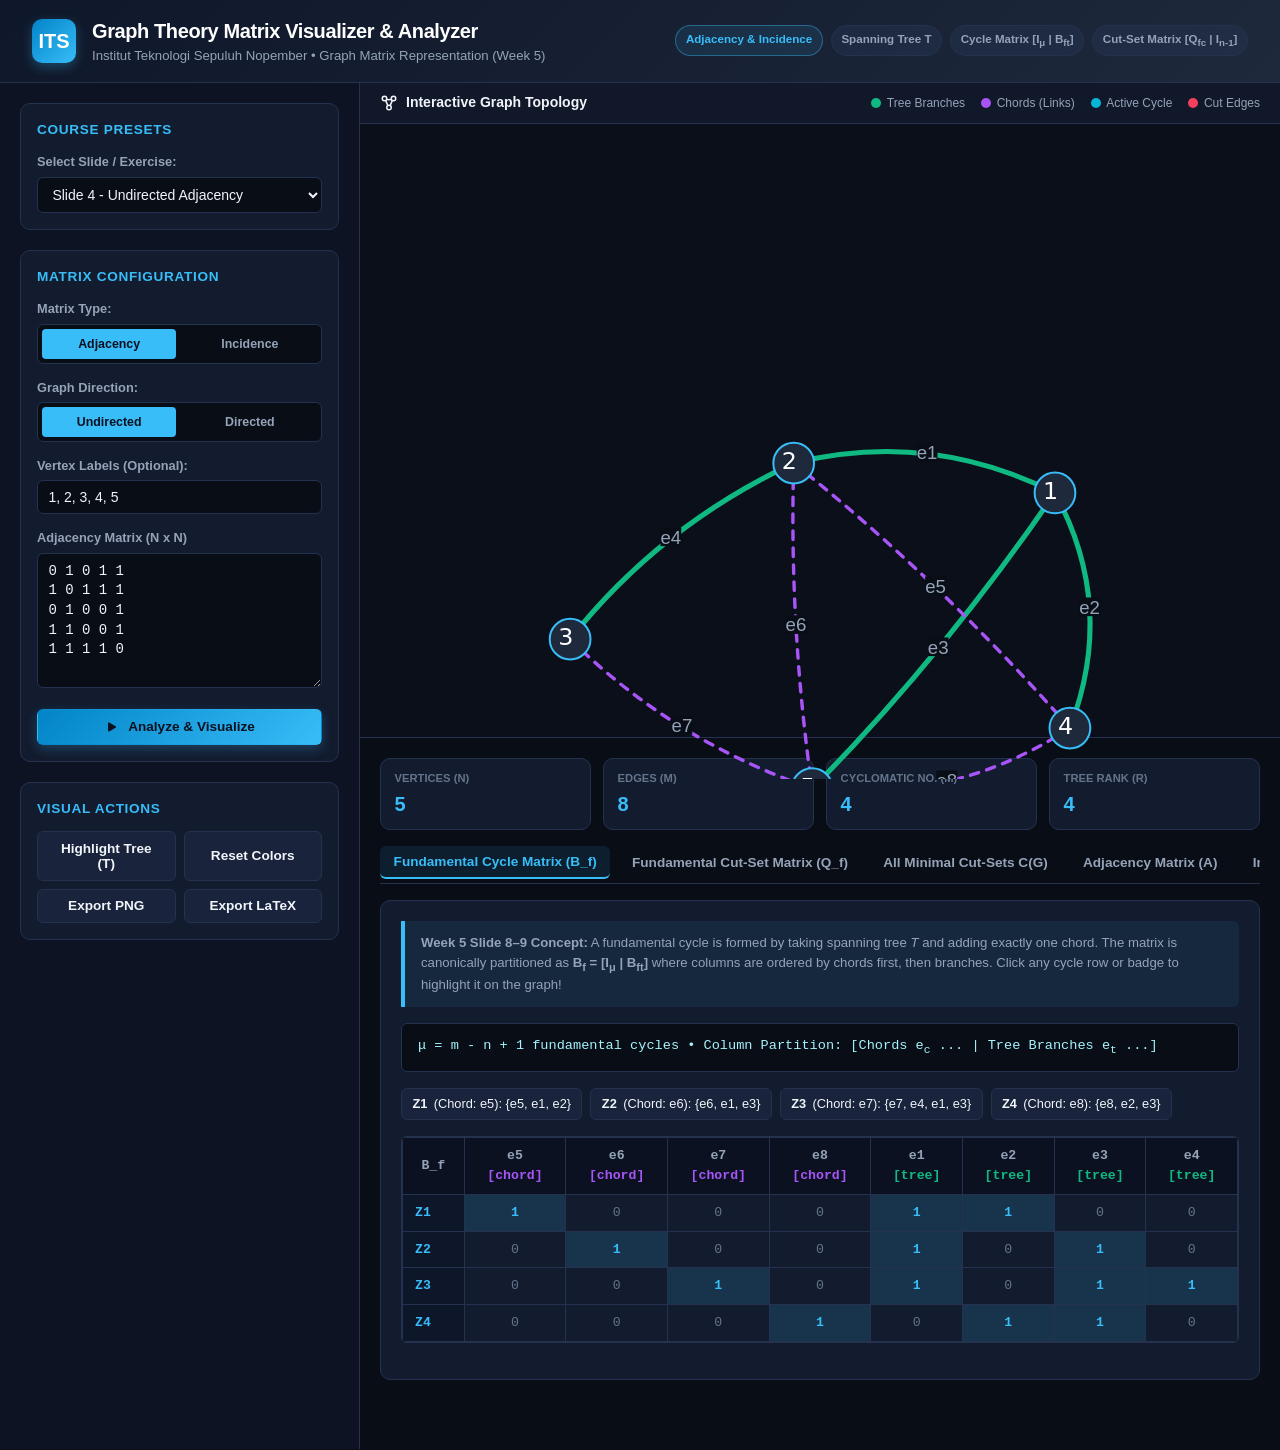
==== templates/index.html @ 139d580d "Complete Graph Visualizer and Homework Solutions (Week 5)" ====
<!DOCTYPE html>
<html lang="en">
<head>
  <meta charset="UTF-8">
  <meta name="viewport" content="width=device-width, initial-scale=1.0">
  <title>Graph Theory Matrix Visualizer - ITS Week 5</title>
  <link rel="stylesheet" href="/static/css/style.css">
  <script src="/static/js/vis-network.min.js"></script>
</head>
<body>
  <header>
    <div class="brand-wrapper">
      <div class="brand-logo">ITS</div>
      <div class="brand-info">
        <h1>Graph Theory Matrix Visualizer & Analyzer</h1>
        <p>Institut Teknologi Sepuluh Nopember &bull; Graph Matrix Representation (Week 5)</p>
      </div>
    </div>
    <div class="header-badges">
      <span class="badge badge-primary">Adjacency & Incidence</span>
      <span class="badge">Spanning Tree T</span>
      <span class="badge">Cycle Matrix [I<sub>&mu;</sub> | B<sub>ft</sub>]</span>
      <span class="badge">Cut-Set Matrix [Q<sub>fc</sub> | I<sub>n-1</sub>]</span>
    </div>
  </header>

  <div class="app-container">
    <!-- Sidebar Inputs -->
    <aside class="sidebar">
      <div class="panel-section">
        <div class="panel-title">Course Presets</div>
        <div class="form-group">
          <label for="presetSelect">Select Slide / Exercise:</label>
          <select id="presetSelect">
            <option value="slide4_undirected">Slide 4 - Undirected Adjacency</option>
            <option value="slide4_directed">Slide 4 - Directed Adjacency</option>
            <option value="slide6_digraph">Slide 6 - Digraph Incidence Matrix</option>
            <option value="slide9_cycles">Slide 9 - Fundamental Cycles Example</option>
            <option value="slide10_cutsets">Slide 10 - Cut-Set Matrix G1</option>
            <option value="exercise1">Slide 12 - Exercise 1 (AI Service)</option>
            <option value="exercise2">Slide 13 - Exercise 2 (Data Centers)</option>
          </select>
        </div>
      </div>

      <div class="panel-section">
        <div class="panel-title">Matrix Configuration</div>
        
        <div class="form-group">
          <label>Matrix Type:</label>
          <div class="radio-pill-group">
            <div class="radio-pill">
              <input type="radio" id="typeAdj" name="matrixType" value="adj" checked>
              <label for="typeAdj">Adjacency</label>
            </div>
            <div class="radio-pill">
              <input type="radio" id="typeInc" name="matrixType" value="inc">
              <label for="typeInc">Incidence</label>
            </div>
          </div>
        </div>

        <div class="form-group">
          <label>Graph Direction:</label>
          <div class="radio-pill-group">
            <div class="radio-pill">
              <input type="radio" id="dirUndirected" name="graphDirected" value="false" checked>
              <label for="dirUndirected">Undirected</label>
            </div>
            <div class="radio-pill">
              <input type="radio" id="dirDirected" name="graphDirected" value="true">
              <label for="dirDirected">Directed</label>
            </div>
          </div>
        </div>

        <div class="form-group">
          <label for="vertexNamesInput">Vertex Labels (Optional):</label>
          <input type="text" id="vertexNamesInput" placeholder="v1, v2, v3, v4, v5" value="1, 2, 3, 4, 5">
        </div>

        <div class="form-group">
          <label id="matrixLabel" for="matrixInput">Adjacency Matrix (N x N):</label>
          <textarea id="matrixInput" rows="6" spellcheck="false" placeholder="0 1 0 1 1&#10;1 0 1 1 1&#10;0 1 0 0 1&#10;1 1 0 0 1&#10;1 1 1 1 0"></textarea>
        </div>

        <button id="btnAnalyze" class="btn btn-primary">
          <svg width="16" height="16" fill="currentColor" viewBox="0 0 16 16"><path d="m11.596 8.697-6.363 3.692c-.54.313-1.233-.066-1.233-.697V4.308c0-.63.692-1.01 1.233-.696l6.363 3.692a.802.802 0 0 1 0 1.393z"/></svg>
          Analyze & Visualize
        </button>
      </div>

      <div class="panel-section">
        <div class="panel-title">Visual Actions</div>
        <div class="btn-row" style="margin-bottom: 0.5rem;">
          <button id="btnToggleTree" class="btn btn-secondary">Highlight Tree (T)</button>
          <button id="btnResetView" class="btn btn-secondary">Reset Colors</button>
        </div>
        <div class="btn-row">
          <button id="btnExportPng" class="btn btn-secondary">Export PNG</button>
          <button id="btnExportLatex" class="btn btn-secondary">Export LaTeX</button>
        </div>
      </div>
    </aside>

    <!-- Main Workspace -->
    <main class="main-workspace">
      <!-- Network Visualization Area -->
      <section class="viz-section">
        <div class="viz-header">
          <div class="viz-title">
            <svg width="18" height="18" fill="none" stroke="currentColor" stroke-width="2" viewBox="0 0 24 24"><circle cx="6" cy="6" r="3"/><circle cx="18" cy="6" r="3"/><circle cx="12" cy="18" r="3"/><line x1="8.5" y1="7.5" x2="15.5" y2="7.5"/><line x1="7.5" y1="8.5" x2="10.5" y2="15.5"/><line x1="16.5" y1="8.5" x2="13.5" y2="15.5"/></svg>
            Interactive Graph Topology
          </div>
          <div class="viz-legend">
            <div class="legend-item"><span class="legend-color" style="background: #10b981;"></span> Tree Branches</div>
            <div class="legend-item"><span class="legend-color" style="background: #a855f7;"></span> Chords (Links)</div>
            <div class="legend-item"><span class="legend-color" style="background: #06b6d4;"></span> Active Cycle</div>
            <div class="legend-item"><span class="legend-color" style="background: #f43f5e;"></span> Cut Edges</div>
          </div>
        </div>

        <div class="network-canvas-wrapper">
          <div id="graphCanvas"></div>
        </div>
      </section>

      <!-- Analysis Results Area -->
      <section class="analysis-section">
        <!-- Top metrics bar -->
        <div class="metrics-bar">
          <div class="metric-card">
            <div class="metric-label">Vertices (n)</div>
            <div class="metric-val" id="metricNodes">0</div>
          </div>
          <div class="metric-card">
            <div class="metric-label">Edges (m)</div>
            <div class="metric-val" id="metricEdges">0</div>
          </div>
          <div class="metric-card">
            <div class="metric-label">Cyclomatic No. (&mu;)</div>
            <div class="metric-val" id="metricNullity">0</div>
          </div>
          <div class="metric-card">
            <div class="metric-label">Tree Rank (r)</div>
            <div class="metric-val" id="metricRank">0</div>
          </div>
        </div>

        <!-- Tab Navigation -->
        <div class="tabs-nav">
          <button class="tab-btn active" data-target="tabCycle">Fundamental Cycle Matrix (B_f)</button>
          <button class="tab-btn" data-target="tabCutset">Fundamental Cut-Set Matrix (Q_f)</button>
          <button class="tab-btn" data-target="tabAllCutsets">All Minimal Cut-Sets C(G)</button>
          <button class="tab-btn" data-target="tabAdjacency">Adjacency Matrix (A)</button>
          <button class="tab-btn" data-target="tabIncidence">Incidence Matrix (M)</button>
          <button class="tab-btn" data-target="tabExercises">Exercises Walkthrough</button>
        </div>

        <!-- Tab 1: Fundamental Cycle Matrix -->
        <div id="tabCycle" class="tab-pane active">
          <div class="info-banner">
            <strong>Week 5 Slide 8–9 Concept:</strong> A fundamental cycle is formed by taking spanning tree <em>T</em> and adding exactly one chord. 
            The matrix is canonically partitioned as <strong>B<sub>f</sub> = [I<sub>&mu;</sub> | B<sub>ft</sub>]</strong> where columns are ordered by chords first, then branches. Click any cycle row or badge to highlight it on the graph!
          </div>
          <div class="formula-box">&mu; = m - n + 1 fundamental cycles &bull; Column Partition: [Chords e<sub>c</sub> ... | Tree Branches e<sub>t</sub> ...]</div>
          <div class="list-badges" id="cycleBadges"></div>
          <div class="table-responsive" id="tableCycle"></div>
        </div>

        <!-- Tab 2: Fundamental Cut-Set Matrix -->
        <div id="tabCutset" class="tab-pane">
          <div class="info-banner">
            <strong>Week 5 Slide 10 Concept:</strong> Removing one branch from spanning tree <em>T</em> splits it into two components (V<sub>1</sub> and V<sub>2</sub>). The edges connecting V<sub>1</sub> and V<sub>2</sub> form a fundamental cut-set. 
            Canonical form: <strong>Q<sub>f</sub> = [Q<sub>fc</sub> | I<sub>n-1</sub>]</strong>. Orthogonality holds: <em>B<sub>f</sub> &bull; Q<sub>f</sub><sup>T</sup> &equiv; 0 (mod 2)</em>. Click a row to see the partition!
          </div>
          <div class="formula-box">Rank r = n - 1 fundamental cut-sets &bull; Orthogonality: Q<sub>fc</sub> = B<sub>ft</sub><sup>T</sup> (mod 2)</div>
          <div class="list-badges" id="cutsetBadges"></div>
          <div class="table-responsive" id="tableCutset"></div>
        </div>

        <!-- Tab 3: All Minimal Cut-Sets -->
        <div id="tabAllCutsets" class="tab-pane">
          <div class="info-banner">
            <strong>Week 5 Slide 10 Cut-Edge / Cut-Set Matrix C(G):</strong> Enumerates all minimal cuts whose removal disconnects the graph into two connected components (S and V\S). Matches exact slides example <em>c<sub>1</sub> ... c<sub>8</sub></em>.
          </div>
          <div class="list-badges" id="allCutsetsBadges"></div>
          <div class="table-responsive" id="tableAllCutsets"></div>
        </div>

        <!-- Tab 4: Adjacency Matrix -->
        <div id="tabAdjacency" class="tab-pane">
          <div class="info-banner">
            <strong>Adjacency Matrix A:</strong> A<sub>ij</sub> = 1 if an edge connects vertex <em>i</em> and vertex <em>j</em>, 0 otherwise (or weight w).
          </div>
          <div class="table-responsive" id="tableAdjacency"></div>
        </div>

        <!-- Tab 5: Incidence Matrix -->
        <div id="tabIncidence" class="tab-pane">
          <div class="info-banner">
            <strong>Incidence Matrix M:</strong> Rows represent vertices, columns represent edges. For digraphs: +1 when leaving, -1 when arriving.
          </div>
          <div class="table-responsive" id="tableIncidence"></div>
        </div>

        <!-- Tab 6: Exercises Walkthrough -->
        <div id="tabExercises" class="tab-pane">
          <div class="info-banner">
            <strong>Week 5 Slide 12 & 13 Exercises Complete Analytical Solutions</strong>
          </div>
          <div style="display: grid; grid-template-columns: 1fr 1fr; gap: 1.5rem;">
            <div style="background: #090d16; padding: 1rem; border-radius: var(--radius-sm); border: 1px solid var(--border-color);">
              <h3 style="color: var(--primary); margin-bottom: 0.5rem;">Slide 12: Exercise 1 (AI Service)</h3>
              <p style="font-size: 0.85rem; color: var(--text-secondary); margin-bottom: 0.75rem;">
                Architecture: A–B, B–C, B–E, C–D, C–E, D–E, D–F, E–F.<br>
                Components: A (Image Upload), B (Preprocessing), C (Object Detection), D (Tracking), E (Database), F (Dashboard).
              </p>
              <ul style="font-size: 0.85rem; padding-left: 1.25rem; line-height: 1.6; color: var(--text-secondary);">
                <li><strong>Degrees:</strong> deg(A)=1, deg(B)=3, deg(C)=3, deg(D)=3, deg(E)=4, deg(F)=2.</li>
                <li><strong>Q3:</strong> E (Database) connects directly with B, C, D, and F.</li>
                <li><strong>Q4:</strong> E has the highest number of direct connections (degree 4).</li>
                <li><strong>Q5:</strong> If link C–E is disabled, only C and E are affected directly (deg(C) drops to 2, deg(E) to 3).</li>
              </ul>
              <button class="btn btn-secondary" style="margin-top: 0.75rem;" onclick="loadPreset('exercise1')">Load Exercise 1 in Visualizer</button>
            </div>

            <div style="background: #090d16; padding: 1rem; border-radius: var(--radius-sm); border: 1px solid var(--border-color);">
              <h3 style="color: var(--primary); margin-bottom: 0.5rem;">Slide 13: Exercise 2 (Data Centers)</h3>
              <p style="font-size: 0.85rem; color: var(--text-secondary); margin-bottom: 0.75rem;">
                Vertices: V = {1, 2, 3, 4, 5}<br>
                Edges: E = {(1,2), (1,3), (2,3), (2,4), (3,5), (4,5)}
              </p>
              <ul style="font-size: 0.85rem; padding-left: 1.25rem; line-height: 1.6; color: var(--text-secondary);">
                <li><strong>Q1: Cut-Set Matrix:</strong> Graph has no single bridge cut-edge (edge connectivity &lambda;=2). All minimal cuts are size &ge; 2.</li>
                <li><strong>Q2: Critical Links:</strong> No single link failure disconnects any center. Minimal cuts isolating individual nodes are of size 2 (e.g. {(1,2),(1,3)} for node 1; {(2,4),(4,5)} for node 4; {(3,5),(4,5)} for node 5).</li>
                <li><strong>Q3: Proposed Links:</strong> Add link (1, 4) or (1, 5) to eliminate 2-edge bottlenecks and provide direct multi-path redundancy.</li>
              </ul>
              <button class="btn btn-secondary" style="margin-top: 0.75rem;" onclick="loadPreset('exercise2')">Load Exercise 2 in Visualizer</button>
            </div>
          </div>
        </div>
      </section>
    </main>
  </div>

  <!-- LaTeX Modal -->
  <div id="latexModal" class="modal">
    <div class="modal-content">
      <div class="modal-header">
        <h3 style="color: var(--primary);">Export LaTeX Matrix Code</h3>
        <button class="modal-close" onclick="closeLatexModal()">&times;</button>
      </div>
      <p style="font-size: 0.8rem; color: var(--text-secondary); margin-bottom: 0.75rem;">
        Copy and paste directly into your Overleaf / LaTeX assignment report:
      </p>
      <textarea id="latexOutput" rows="12" readonly style="font-size: 0.8rem;"></textarea>
      <button class="btn btn-primary" style="margin-top: 0.75rem;" onclick="navigator.clipboard.writeText(document.getElementById('latexOutput').value); alert('LaTeX code copied to clipboard!');">Copy to Clipboard</button>
    </div>
  </div>

  <script src="/static/js/app.js"></script>
</body>
</html>
---- static/css/style.css ----
:root {
  --bg-dark: #0a0e17;
  --bg-card: #131b2e;
  --bg-card-hover: #19233c;
  --border-color: #24324f;
  --border-accent: #38bdf8;
  --text-primary: #f1f5f9;
  --text-secondary: #94a3b8;
  --text-muted: #64748b;
  --primary: #38bdf8;
  --primary-hover: #0ea5e9;
  --accent-tree: #10b981;
  --accent-chord: #a855f7;
  --accent-cut: #f43f5e;
  --accent-cycle: #06b6d4;
  --accent-gold: #f59e0b;
  --radius-sm: 6px;
  --radius-md: 10px;
  --radius-lg: 16px;
  --shadow-lg: 0 10px 25px -5px rgba(0, 0, 0, 0.5), 0 8px 10px -6px rgba(0, 0, 0, 0.4);
}

* {
  box-sizing: border-box;
  margin: 0;
  padding: 0;
}

body {
  font-family: -apple-system, BlinkMacSystemFont, "Segoe UI", Roboto, "Helvetica Neue", Arial, sans-serif;
  background-color: var(--bg-dark);
  color: var(--text-primary);
  line-height: 1.5;
  min-height: 100vh;
  display: flex;
  flex-direction: column;
}

header {
  background: linear-gradient(135deg, #0f172a 0%, #1e293b 100%);
  border-bottom: 1px solid var(--border-color);
  padding: 1rem 2rem;
  display: flex;
  justify-content: space-between;
  align-items: center;
  flex-wrap: wrap;
  gap: 1rem;
}

.brand-wrapper {
  display: flex;
  align-items: center;
  gap: 1rem;
}

.brand-logo {
  width: 44px;
  height: 44px;
  background: linear-gradient(135deg, #0284c7, #38bdf8);
  border-radius: var(--radius-md);
  display: flex;
  align-items: center;
  justify-content: center;
  font-weight: 800;
  font-size: 1.25rem;
  color: #fff;
  box-shadow: 0 4px 12px rgba(56, 189, 248, 0.3);
}

.brand-info h1 {
  font-size: 1.25rem;
  font-weight: 700;
  letter-spacing: -0.02em;
  color: #fff;
}

.brand-info p {
  font-size: 0.825rem;
  color: var(--text-secondary);
}

.header-badges {
  display: flex;
  gap: 0.5rem;
  flex-wrap: wrap;
}

.badge {
  font-size: 0.725rem;
  padding: 0.25rem 0.6rem;
  border-radius: 9999px;
  font-weight: 600;
  border: 1px solid var(--border-color);
  background: rgba(36, 50, 79, 0.5);
  color: var(--text-secondary);
}

.badge-primary {
  border-color: rgba(56, 189, 248, 0.4);
  background: rgba(56, 189, 248, 0.1);
  color: var(--primary);
}

.app-container {
  display: grid;
  grid-template-columns: 360px 1fr;
  flex: 1;
  overflow: hidden;
  height: calc(100vh - 73px);
}

@media (max-width: 1024px) {
  .app-container {
    grid-template-columns: 1fr;
    height: auto;
    overflow: auto;
  }
}

/* Sidebar Styles */
.sidebar {
  background-color: #0d1322;
  border-right: 1px solid var(--border-color);
  overflow-y: auto;
  padding: 1.25rem;
  display: flex;
  flex-direction: column;
  gap: 1.25rem;
}

.panel-section {
  background: var(--bg-card);
  border: 1px solid var(--border-color);
  border-radius: var(--radius-md);
  padding: 1rem;
}

.panel-title {
  font-size: 0.85rem;
  font-weight: 700;
  text-transform: uppercase;
  letter-spacing: 0.05em;
  color: var(--primary);
  margin-bottom: 0.75rem;
  display: flex;
  align-items: center;
  justify-content: space-between;
}

.form-group {
  margin-bottom: 0.85rem;
}

.form-group:last-child {
  margin-bottom: 0;
}

.form-group label {
  display: block;
  font-size: 0.8rem;
  font-weight: 600;
  color: var(--text-secondary);
  margin-bottom: 0.35rem;
}

select, textarea, input[type="text"] {
  width: 100%;
  background-color: #090d16;
  border: 1px solid var(--border-color);
  color: var(--text-primary);
  border-radius: var(--radius-sm);
  padding: 0.5rem 0.65rem;
  font-size: 0.875rem;
  font-family: inherit;
  transition: border-color 0.15s ease;
}

textarea {
  font-family: ui-monospace, SFMono-Regular, Menlo, Monaco, Consolas, "Liberation Mono", monospace;
  resize: vertical;
  min-height: 110px;
  line-height: 1.4;
}

select:focus, textarea:focus, input[type="text"]:focus {
  outline: none;
  border-color: var(--primary);
}

.radio-pill-group {
  display: grid;
  grid-template-columns: 1fr 1fr;
  gap: 0.4rem;
  background: #090d16;
  padding: 0.25rem;
  border-radius: var(--radius-sm);
  border: 1px solid var(--border-color);
}

.radio-pill {
  position: relative;
  text-align: center;
}

.radio-pill input {
  position: absolute;
  opacity: 0;
  cursor: pointer;
  height: 0;
  width: 0;
}

.radio-pill label {
  display: block;
  padding: 0.35rem 0.5rem;
  font-size: 0.775rem;
  font-weight: 600;
  border-radius: 4px;
  cursor: pointer;
  color: var(--text-secondary);
  transition: all 0.2s;
  margin-bottom: 0;
}

.radio-pill input:checked + label {
  background-color: var(--primary);
  color: #0b1120;
}

.btn-row {
  display: flex;
  gap: 0.5rem;
}

.btn {
  display: inline-flex;
  align-items: center;
  justify-content: center;
  gap: 0.5rem;
  font-size: 0.85rem;
  font-weight: 600;
  padding: 0.55rem 1rem;
  border-radius: var(--radius-sm);
  border: 1px solid transparent;
  cursor: pointer;
  transition: all 0.2s ease;
  width: 100%;
}

.btn-primary {
  background: linear-gradient(135deg, #0284c7 0%, #38bdf8 100%);
  color: #0b1120;
  font-weight: 700;
  box-shadow: 0 4px 12px rgba(56, 189, 248, 0.25);
}

.btn-primary:hover {
  background: linear-gradient(135deg, #0369a1 0%, #0ea5e9 100%);
}

.btn-secondary {
  background: #19233c;
  border-color: var(--border-color);
  color: var(--text-primary);
}

.btn-secondary:hover {
  background: #24324f;
}

/* Main Content Area */
.main-workspace {
  display: flex;
  flex-direction: column;
  height: 100%;
  overflow-y: auto;
  background-color: #090d16;
}

/* Visualization Panel */
.viz-section {
  position: relative;
  height: 48%;
  min-height: 380px;
  background-color: #0b0f19;
  border-bottom: 1px solid var(--border-color);
  display: flex;
  flex-direction: column;
}

.viz-header {
  padding: 0.6rem 1.25rem;
  background: rgba(19, 27, 46, 0.85);
  backdrop-filter: blur(8px);
  border-bottom: 1px solid var(--border-color);
  display: flex;
  justify-content: space-between;
  align-items: center;
  z-index: 10;
}

.viz-title {
  font-size: 0.875rem;
  font-weight: 700;
  display: flex;
  align-items: center;
  gap: 0.5rem;
}

.viz-legend {
  display: flex;
  gap: 1rem;
  font-size: 0.75rem;
  color: var(--text-secondary);
}

.legend-item {
  display: flex;
  align-items: center;
  gap: 0.35rem;
}

.legend-color {
  width: 10px;
  height: 10px;
  border-radius: 50%;
}

.network-canvas-wrapper {
  flex: 1;
  position: relative;
  width: 100%;
  height: 100%;
}

#graphCanvas {
  width: 100%;
  height: 100%;
}

.canvas-controls {
  position: absolute;
  bottom: 15px;
  right: 15px;
  display: flex;
  gap: 0.35rem;
  z-index: 10;
}

.ctrl-btn {
  background: rgba(19, 27, 46, 0.9);
  border: 1px solid var(--border-color);
  color: var(--text-primary);
  width: 32px;
  height: 32px;
  border-radius: var(--radius-sm);
  display: flex;
  align-items: center;
  justify-content: center;
  cursor: pointer;
  font-size: 0.9rem;
  transition: all 0.2s;
}

.ctrl-btn:hover {
  background: var(--primary);
  color: #0b1120;
}

/* Results & Analysis Tabs Section */
.analysis-section {
  flex: 1;
  padding: 1.25rem;
  display: flex;
  flex-direction: column;
  gap: 1rem;
}

.metrics-bar {
  display: grid;
  grid-template-columns: repeat(auto-fit, minmax(130px, 1fr));
  gap: 0.75rem;
}

.metric-card {
  background: var(--bg-card);
  border: 1px solid var(--border-color);
  border-radius: var(--radius-md);
  padding: 0.65rem 0.85rem;
}

.metric-label {
  font-size: 0.7rem;
  font-weight: 600;
  color: var(--text-muted);
  text-transform: uppercase;
}

.metric-val {
  font-size: 1.25rem;
  font-weight: 700;
  color: var(--primary);
  margin-top: 0.15rem;
}

.tabs-nav {
  display: flex;
  gap: 0.5rem;
  border-bottom: 1px solid var(--border-color);
  padding-bottom: 0.25rem;
  overflow-x: auto;
}

.tab-btn {
  background: transparent;
  border: none;
  color: var(--text-secondary);
  font-size: 0.85rem;
  font-weight: 600;
  padding: 0.5rem 0.85rem;
  border-radius: var(--radius-sm);
  cursor: pointer;
  transition: all 0.2s ease;
  white-space: nowrap;
}

.tab-btn:hover {
  color: var(--text-primary);
  background: rgba(255, 255, 255, 0.05);
}

.tab-btn.active {
  color: var(--primary);
  background: rgba(56, 189, 248, 0.1);
  border-bottom: 2px solid var(--primary);
}

.tab-pane {
  display: none;
  background: var(--bg-card);
  border: 1px solid var(--border-color);
  border-radius: var(--radius-md);
  padding: 1.25rem;
}

.tab-pane.active {
  display: block;
}

/* Matrix Table Styling */
.table-responsive {
  overflow-x: auto;
  margin: 1rem 0;
  border-radius: var(--radius-sm);
  border: 1px solid var(--border-color);
}

.matrix-table {
  width: 100%;
  border-collapse: collapse;
  font-family: ui-monospace, SFMono-Regular, Menlo, Monaco, Consolas, monospace;
  font-size: 0.825rem;
  text-align: center;
}

.matrix-table th, .matrix-table td {
  padding: 0.5rem 0.75rem;
  border: 1px solid var(--border-color);
}

.matrix-table th {
  background-color: #0b1120;
  color: var(--text-secondary);
  font-weight: 700;
}

.matrix-table th.row-header {
  background-color: #0e1629;
  color: var(--primary);
  font-weight: 700;
  text-align: left;
}

.matrix-table td.val-1 {
  background-color: rgba(56, 189, 248, 0.15);
  color: #38bdf8;
  font-weight: 700;
}

.matrix-table td.val-neg1 {
  background-color: rgba(244, 63, 94, 0.15);
  color: #f43f5e;
  font-weight: 700;
}

.matrix-table td.val-0 {
  color: var(--text-muted);
}

.interactive-row {
  cursor: pointer;
  transition: background-color 0.15s ease;
}

.interactive-row:hover {
  background-color: rgba(56, 189, 248, 0.1) !important;
}

.interactive-row.highlighted {
  background-color: rgba(16, 185, 129, 0.2) !important;
  outline: 1px solid var(--accent-tree);
}

.info-banner {
  background: rgba(56, 189, 248, 0.08);
  border-left: 4px solid var(--primary);
  padding: 0.75rem 1rem;
  border-radius: 0 var(--radius-sm) var(--radius-sm) 0;
  font-size: 0.825rem;
  color: var(--text-secondary);
  margin-bottom: 1rem;
}

.formula-box {
  background: #090d16;
  border: 1px solid var(--border-color);
  padding: 0.75rem 1rem;
  border-radius: var(--radius-sm);
  font-family: ui-monospace, monospace;
  font-size: 0.85rem;
  color: #a5f3fc;
  margin: 0.5rem 0 1rem;
}

.list-badges {
  display: flex;
  flex-wrap: wrap;
  gap: 0.5rem;
  margin: 0.75rem 0;
}

.list-item-badge {
  background: #19233c;
  border: 1px solid var(--border-color);
  padding: 0.35rem 0.65rem;
  border-radius: var(--radius-sm);
  font-size: 0.8rem;
  cursor: pointer;
  display: flex;
  align-items: center;
  gap: 0.4rem;
  transition: all 0.2s;
}

.list-item-badge:hover {
  border-color: var(--primary);
  background: #24324f;
}

.list-item-badge.active-badge {
  background: rgba(6, 182, 212, 0.2);
  border-color: var(--accent-cycle);
  color: #67e8f9;
}

.modal {
  display: none;
  position: fixed;
  z-index: 1000;
  left: 0;
  top: 0;
  width: 100%;
  height: 100%;
  background: rgba(0, 0, 0, 0.75);
  backdrop-filter: blur(4px);
  align-items: center;
  justify-content: center;
}

.modal.open {
  display: flex;
}

.modal-content {
  background: var(--bg-card);
  border: 1px solid var(--border-color);
  border-radius: var(--radius-md);
  padding: 1.5rem;
  max-width: 600px;
  width: 90%;
  max-height: 85vh;
  overflow-y: auto;
  box-shadow: var(--shadow-lg);
}

.modal-header {
  display: flex;
  justify-content: space-between;
  align-items: center;
  margin-bottom: 1rem;
}

.modal-close {
  background: none;
  border: none;
  color: var(--text-muted);
  font-size: 1.5rem;
  cursor: pointer;
}
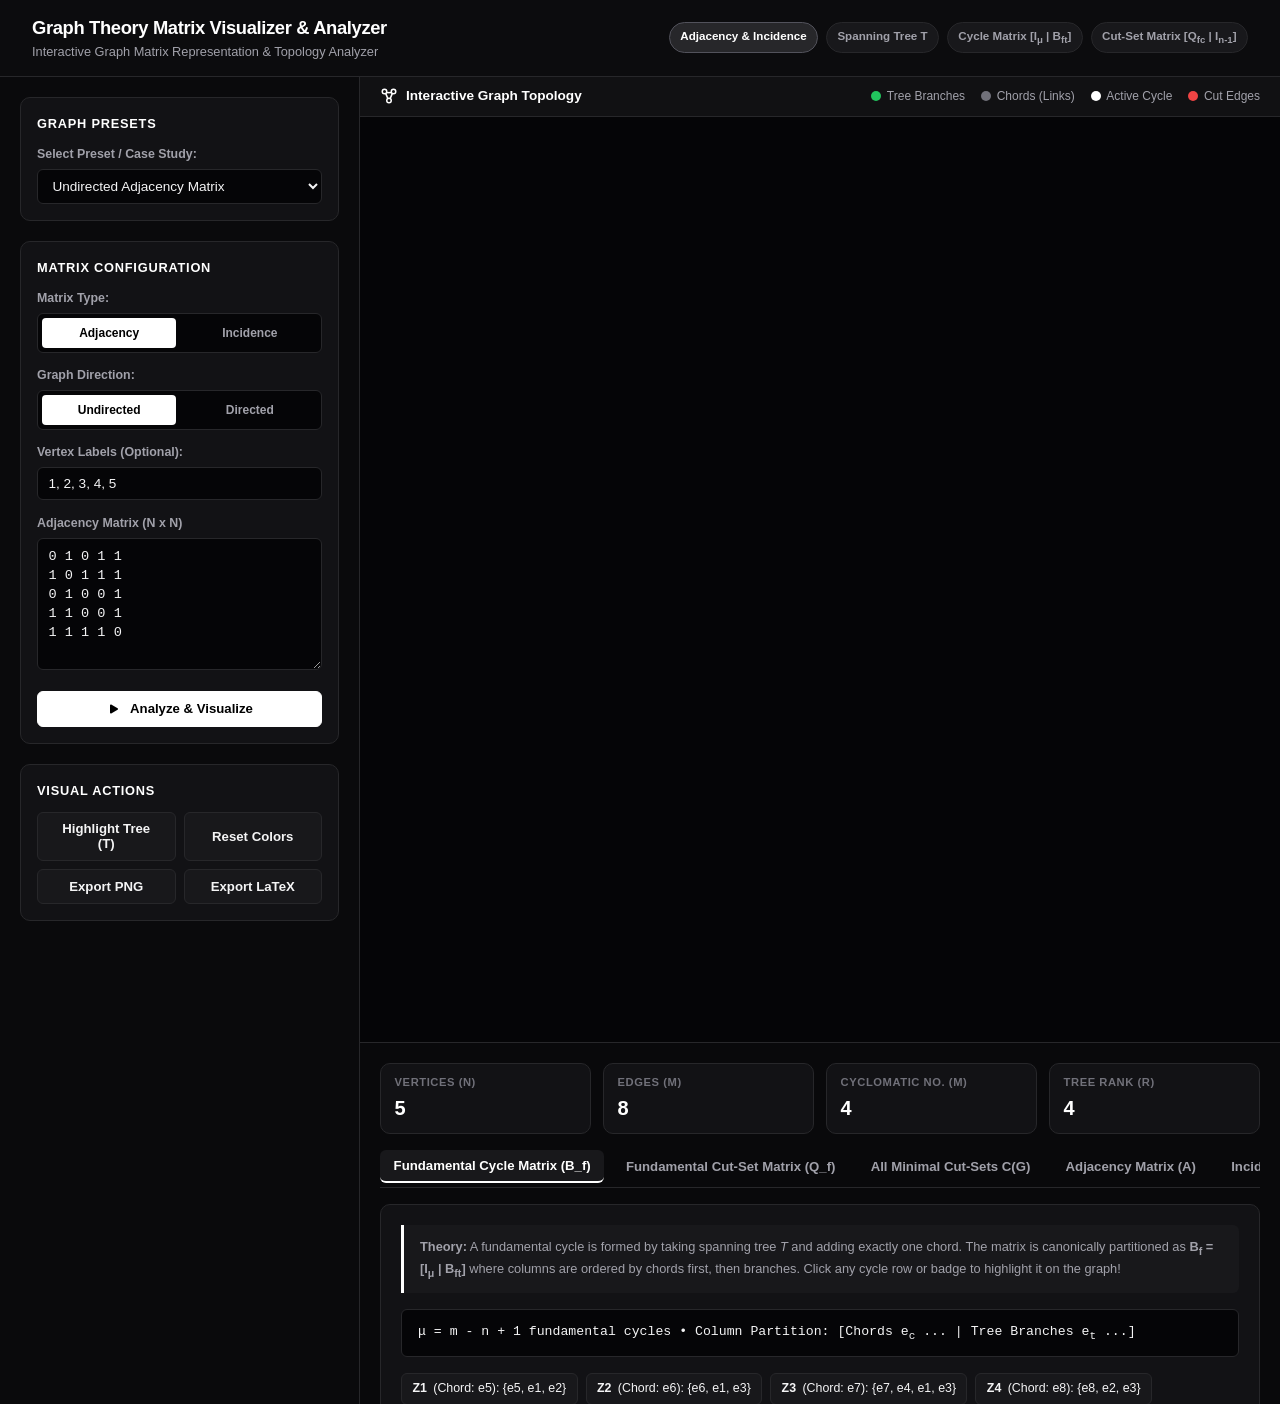
==== commit 0a4cb143: "Update theme to pure black monochrome and remove university branding" ====
--- a/templates/index.html
+++ b/templates/index.html
@@ -3,17 +3,16 @@
 <head>
   <meta charset="UTF-8">
   <meta name="viewport" content="width=device-width, initial-scale=1.0">
-  <title>Graph Theory Matrix Visualizer - ITS Week 5</title>
+  <title>Graph Theory Matrix Visualizer</title>
   <link rel="stylesheet" href="/static/css/style.css">
   <script src="/static/js/vis-network.min.js"></script>
 </head>
 <body>
   <header>
     <div class="brand-wrapper">
-      <div class="brand-logo">ITS</div>
       <div class="brand-info">
         <h1>Graph Theory Matrix Visualizer & Analyzer</h1>
-        <p>Institut Teknologi Sepuluh Nopember &bull; Graph Matrix Representation (Week 5)</p>
+        <p>Interactive Graph Matrix Representation & Topology Analyzer</p>
       </div>
     </div>
     <div class="header-badges">
@@ -28,17 +27,17 @@
     <!-- Sidebar Inputs -->
     <aside class="sidebar">
       <div class="panel-section">
-        <div class="panel-title">Course Presets</div>
-        <div class="form-group">
-          <label for="presetSelect">Select Slide / Exercise:</label>
+        <div class="panel-title">Graph Presets</div>
+        <div class="form-group">
+          <label for="presetSelect">Select Preset / Case Study:</label>
           <select id="presetSelect">
-            <option value="slide4_undirected">Slide 4 - Undirected Adjacency</option>
-            <option value="slide4_directed">Slide 4 - Directed Adjacency</option>
-            <option value="slide6_digraph">Slide 6 - Digraph Incidence Matrix</option>
-            <option value="slide9_cycles">Slide 9 - Fundamental Cycles Example</option>
-            <option value="slide10_cutsets">Slide 10 - Cut-Set Matrix G1</option>
-            <option value="exercise1">Slide 12 - Exercise 1 (AI Service)</option>
-            <option value="exercise2">Slide 13 - Exercise 2 (Data Centers)</option>
+            <option value="slide4_undirected">Undirected Adjacency Matrix</option>
+            <option value="slide4_directed">Directed Adjacency Matrix</option>
+            <option value="slide6_digraph">Digraph Incidence Matrix</option>
+            <option value="slide9_cycles">Fundamental Cycles Model</option>
+            <option value="slide10_cutsets">Cut-Set Matrix G1 Model</option>
+            <option value="exercise1">Case Study 1: AI Service Architecture</option>
+            <option value="exercise2">Case Study 2: Data Centers Network</option>
           </select>
         </div>
       </div>
@@ -113,10 +112,10 @@
             Interactive Graph Topology
           </div>
           <div class="viz-legend">
-            <div class="legend-item"><span class="legend-color" style="background: #10b981;"></span> Tree Branches</div>
-            <div class="legend-item"><span class="legend-color" style="background: #a855f7;"></span> Chords (Links)</div>
-            <div class="legend-item"><span class="legend-color" style="background: #06b6d4;"></span> Active Cycle</div>
-            <div class="legend-item"><span class="legend-color" style="background: #f43f5e;"></span> Cut Edges</div>
+            <div class="legend-item"><span class="legend-color" style="background: #22c55e;"></span> Tree Branches</div>
+            <div class="legend-item"><span class="legend-color" style="background: #71717a;"></span> Chords (Links)</div>
+            <div class="legend-item"><span class="legend-color" style="background: #ffffff;"></span> Active Cycle</div>
+            <div class="legend-item"><span class="legend-color" style="background: #ef4444;"></span> Cut Edges</div>
           </div>
         </div>
 
@@ -154,13 +153,13 @@
           <button class="tab-btn" data-target="tabAllCutsets">All Minimal Cut-Sets C(G)</button>
           <button class="tab-btn" data-target="tabAdjacency">Adjacency Matrix (A)</button>
           <button class="tab-btn" data-target="tabIncidence">Incidence Matrix (M)</button>
-          <button class="tab-btn" data-target="tabExercises">Exercises Walkthrough</button>
+          <button class="tab-btn" data-target="tabExercises">Case Studies Walkthrough</button>
         </div>
 
         <!-- Tab 1: Fundamental Cycle Matrix -->
         <div id="tabCycle" class="tab-pane active">
           <div class="info-banner">
-            <strong>Week 5 Slide 8–9 Concept:</strong> A fundamental cycle is formed by taking spanning tree <em>T</em> and adding exactly one chord. 
+            <strong>Theory:</strong> A fundamental cycle is formed by taking spanning tree <em>T</em> and adding exactly one chord. 
             The matrix is canonically partitioned as <strong>B<sub>f</sub> = [I<sub>&mu;</sub> | B<sub>ft</sub>]</strong> where columns are ordered by chords first, then branches. Click any cycle row or badge to highlight it on the graph!
           </div>
           <div class="formula-box">&mu; = m - n + 1 fundamental cycles &bull; Column Partition: [Chords e<sub>c</sub> ... | Tree Branches e<sub>t</sub> ...]</div>
@@ -171,7 +170,7 @@
         <!-- Tab 2: Fundamental Cut-Set Matrix -->
         <div id="tabCutset" class="tab-pane">
           <div class="info-banner">
-            <strong>Week 5 Slide 10 Concept:</strong> Removing one branch from spanning tree <em>T</em> splits it into two components (V<sub>1</sub> and V<sub>2</sub>). The edges connecting V<sub>1</sub> and V<sub>2</sub> form a fundamental cut-set. 
+            <strong>Theory:</strong> Removing one branch from spanning tree <em>T</em> splits it into two components (V<sub>1</sub> and V<sub>2</sub>). The edges connecting V<sub>1</sub> and V<sub>2</sub> form a fundamental cut-set. 
             Canonical form: <strong>Q<sub>f</sub> = [Q<sub>fc</sub> | I<sub>n-1</sub>]</strong>. Orthogonality holds: <em>B<sub>f</sub> &bull; Q<sub>f</sub><sup>T</sup> &equiv; 0 (mod 2)</em>. Click a row to see the partition!
           </div>
           <div class="formula-box">Rank r = n - 1 fundamental cut-sets &bull; Orthogonality: Q<sub>fc</sub> = B<sub>ft</sub><sup>T</sup> (mod 2)</div>
@@ -182,7 +181,7 @@
         <!-- Tab 3: All Minimal Cut-Sets -->
         <div id="tabAllCutsets" class="tab-pane">
           <div class="info-banner">
-            <strong>Week 5 Slide 10 Cut-Edge / Cut-Set Matrix C(G):</strong> Enumerates all minimal cuts whose removal disconnects the graph into two connected components (S and V\S). Matches exact slides example <em>c<sub>1</sub> ... c<sub>8</sub></em>.
+            <strong>Cut-Edge / Cut-Set Matrix C(G):</strong> Enumerates all minimal cuts whose removal disconnects the graph into two connected components (S and V\S). Matches standard cut-sets <em>c<sub>1</sub> ... c<sub>8</sub></em>.
           </div>
           <div class="list-badges" id="allCutsetsBadges"></div>
           <div class="table-responsive" id="tableAllCutsets"></div>
@@ -207,36 +206,36 @@
         <!-- Tab 6: Exercises Walkthrough -->
         <div id="tabExercises" class="tab-pane">
           <div class="info-banner">
-            <strong>Week 5 Slide 12 & 13 Exercises Complete Analytical Solutions</strong>
+            <strong>Analytical Graph Topology Case Studies Solutions</strong>
           </div>
           <div style="display: grid; grid-template-columns: 1fr 1fr; gap: 1.5rem;">
-            <div style="background: #090d16; padding: 1rem; border-radius: var(--radius-sm); border: 1px solid var(--border-color);">
-              <h3 style="color: var(--primary); margin-bottom: 0.5rem;">Slide 12: Exercise 1 (AI Service)</h3>
-              <p style="font-size: 0.85rem; color: var(--text-secondary); margin-bottom: 0.75rem;">
+            <div style="background: var(--bg-input); padding: 1rem; border-radius: var(--radius-sm); border: 1px solid var(--border-color);">
+              <h3 style="color: #ffffff; margin-bottom: 0.5rem;">Case Study 1: AI Service Architecture</h3>
+              <p style="font-size: 0.825rem; color: var(--text-secondary); margin-bottom: 0.75rem;">
                 Architecture: A–B, B–C, B–E, C–D, C–E, D–E, D–F, E–F.<br>
                 Components: A (Image Upload), B (Preprocessing), C (Object Detection), D (Tracking), E (Database), F (Dashboard).
               </p>
-              <ul style="font-size: 0.85rem; padding-left: 1.25rem; line-height: 1.6; color: var(--text-secondary);">
+              <ul style="font-size: 0.825rem; padding-left: 1.25rem; line-height: 1.6; color: var(--text-secondary);">
                 <li><strong>Degrees:</strong> deg(A)=1, deg(B)=3, deg(C)=3, deg(D)=3, deg(E)=4, deg(F)=2.</li>
-                <li><strong>Q3:</strong> E (Database) connects directly with B, C, D, and F.</li>
-                <li><strong>Q4:</strong> E has the highest number of direct connections (degree 4).</li>
-                <li><strong>Q5:</strong> If link C–E is disabled, only C and E are affected directly (deg(C) drops to 2, deg(E) to 3).</li>
+                <li><strong>Direct Connections:</strong> E (Database) connects directly with B, C, D, and F.</li>
+                <li><strong>Max Degree:</strong> E has the highest number of direct connections (degree 4).</li>
+                <li><strong>Failure Impact:</strong> If link C–E is disabled, only C and E are affected directly (deg(C) drops to 2, deg(E) to 3).</li>
               </ul>
-              <button class="btn btn-secondary" style="margin-top: 0.75rem;" onclick="loadPreset('exercise1')">Load Exercise 1 in Visualizer</button>
-            </div>
-
-            <div style="background: #090d16; padding: 1rem; border-radius: var(--radius-sm); border: 1px solid var(--border-color);">
-              <h3 style="color: var(--primary); margin-bottom: 0.5rem;">Slide 13: Exercise 2 (Data Centers)</h3>
-              <p style="font-size: 0.85rem; color: var(--text-secondary); margin-bottom: 0.75rem;">
+              <button class="btn btn-secondary" style="margin-top: 0.75rem;" onclick="loadPreset('exercise1')">Load Case Study 1 in Visualizer</button>
+            </div>
+
+            <div style="background: var(--bg-input); padding: 1rem; border-radius: var(--radius-sm); border: 1px solid var(--border-color);">
+              <h3 style="color: #ffffff; margin-bottom: 0.5rem;">Case Study 2: Data Centers Network</h3>
+              <p style="font-size: 0.825rem; color: var(--text-secondary); margin-bottom: 0.75rem;">
                 Vertices: V = {1, 2, 3, 4, 5}<br>
                 Edges: E = {(1,2), (1,3), (2,3), (2,4), (3,5), (4,5)}
               </p>
-              <ul style="font-size: 0.85rem; padding-left: 1.25rem; line-height: 1.6; color: var(--text-secondary);">
-                <li><strong>Q1: Cut-Set Matrix:</strong> Graph has no single bridge cut-edge (edge connectivity &lambda;=2). All minimal cuts are size &ge; 2.</li>
-                <li><strong>Q2: Critical Links:</strong> No single link failure disconnects any center. Minimal cuts isolating individual nodes are of size 2 (e.g. {(1,2),(1,3)} for node 1; {(2,4),(4,5)} for node 4; {(3,5),(4,5)} for node 5).</li>
-                <li><strong>Q3: Proposed Links:</strong> Add link (1, 4) or (1, 5) to eliminate 2-edge bottlenecks and provide direct multi-path redundancy.</li>
+              <ul style="font-size: 0.825rem; padding-left: 1.25rem; line-height: 1.6; color: var(--text-secondary);">
+                <li><strong>Cut-Set Matrix:</strong> Graph has no single bridge cut-edge (edge connectivity &lambda;=2). All minimal cuts are size &ge; 2.</li>
+                <li><strong>Critical Links:</strong> No single link failure disconnects any center. Minimal cuts isolating individual nodes are of size 2 (e.g. {(1,2),(1,3)} for node 1; {(2,4),(4,5)} for node 4; {(3,5),(4,5)} for node 5).</li>
+                <li><strong>Proposed Links:</strong> Add link (1, 4) or (1, 5) to eliminate 2-edge bottlenecks and provide direct multi-path redundancy.</li>
               </ul>
-              <button class="btn btn-secondary" style="margin-top: 0.75rem;" onclick="loadPreset('exercise2')">Load Exercise 2 in Visualizer</button>
+              <button class="btn btn-secondary" style="margin-top: 0.75rem;" onclick="loadPreset('exercise2')">Load Case Study 2 in Visualizer</button>
             </div>
           </div>
         </div>
@@ -248,11 +247,11 @@
   <div id="latexModal" class="modal">
     <div class="modal-content">
       <div class="modal-header">
-        <h3 style="color: var(--primary);">Export LaTeX Matrix Code</h3>
+        <h3 style="color: #ffffff;">Export LaTeX Matrix Code</h3>
         <button class="modal-close" onclick="closeLatexModal()">&times;</button>
       </div>
       <p style="font-size: 0.8rem; color: var(--text-secondary); margin-bottom: 0.75rem;">
-        Copy and paste directly into your Overleaf / LaTeX assignment report:
+        Copy and paste directly into your report:
       </p>
       <textarea id="latexOutput" rows="12" readonly style="font-size: 0.8rem;"></textarea>
       <button class="btn btn-primary" style="margin-top: 0.75rem;" onclick="navigator.clipboard.writeText(document.getElementById('latexOutput').value); alert('LaTeX code copied to clipboard!');">Copy to Clipboard</button>
--- a/static/css/style.css
+++ b/static/css/style.css
@@ -1,23 +1,26 @@
 :root {
-  --bg-dark: #0a0e17;
-  --bg-card: #131b2e;
-  --bg-card-hover: #19233c;
-  --border-color: #24324f;
-  --border-accent: #38bdf8;
-  --text-primary: #f1f5f9;
-  --text-secondary: #94a3b8;
-  --text-muted: #64748b;
-  --primary: #38bdf8;
-  --primary-hover: #0ea5e9;
-  --accent-tree: #10b981;
-  --accent-chord: #a855f7;
-  --accent-cut: #f43f5e;
-  --accent-cycle: #06b6d4;
-  --accent-gold: #f59e0b;
+  --bg-dark: #000000;
+  --bg-workspace: #09090b;
+  --bg-card: #121215;
+  --bg-card-hover: #18181b;
+  --bg-input: #050507;
+  --border-color: #27272a;
+  --border-subtle: #1e1e22;
+  --border-accent: #52525b;
+  --text-primary: #f4f4f5;
+  --text-secondary: #a1a1aa;
+  --text-muted: #71717a;
+  --primary: #ffffff;
+  --primary-hover: #e4e4e7;
+  --primary-text: #000000;
+  --accent-tree: #22c55e;
+  --accent-chord: #a1a1aa;
+  --accent-cut: #ef4444;
+  --accent-cycle: #e4e4e7;
   --radius-sm: 6px;
   --radius-md: 10px;
-  --radius-lg: 16px;
-  --shadow-lg: 0 10px 25px -5px rgba(0, 0, 0, 0.5), 0 8px 10px -6px rgba(0, 0, 0, 0.4);
+  --radius-lg: 14px;
+  --shadow-lg: 0 10px 30px rgba(0, 0, 0, 0.8);
 }
 
 * {
@@ -37,9 +40,9 @@
 }
 
 header {
-  background: linear-gradient(135deg, #0f172a 0%, #1e293b 100%);
+  background-color: #0c0c0e;
   border-bottom: 1px solid var(--border-color);
-  padding: 1rem 2rem;
+  padding: 0.9rem 2rem;
   display: flex;
   justify-content: space-between;
   align-items: center;
@@ -50,32 +53,18 @@
 .brand-wrapper {
   display: flex;
   align-items: center;
-  gap: 1rem;
-}
-
-.brand-logo {
-  width: 44px;
-  height: 44px;
-  background: linear-gradient(135deg, #0284c7, #38bdf8);
-  border-radius: var(--radius-md);
-  display: flex;
-  align-items: center;
-  justify-content: center;
-  font-weight: 800;
-  font-size: 1.25rem;
-  color: #fff;
-  box-shadow: 0 4px 12px rgba(56, 189, 248, 0.3);
+  gap: 0.75rem;
 }
 
 .brand-info h1 {
-  font-size: 1.25rem;
+  font-size: 1.15rem;
   font-weight: 700;
   letter-spacing: -0.02em;
-  color: #fff;
+  color: #ffffff;
 }
 
 .brand-info p {
-  font-size: 0.825rem;
+  font-size: 0.8rem;
   color: var(--text-secondary);
 }
 
@@ -87,18 +76,18 @@
 
 .badge {
   font-size: 0.725rem;
-  padding: 0.25rem 0.6rem;
+  padding: 0.25rem 0.65rem;
   border-radius: 9999px;
   font-weight: 600;
   border: 1px solid var(--border-color);
-  background: rgba(36, 50, 79, 0.5);
+  background: #18181b;
   color: var(--text-secondary);
 }
 
 .badge-primary {
-  border-color: rgba(56, 189, 248, 0.4);
-  background: rgba(56, 189, 248, 0.1);
-  color: var(--primary);
+  border-color: #52525b;
+  background: #27272a;
+  color: #ffffff;
 }
 
 .app-container {
@@ -106,7 +95,7 @@
   grid-template-columns: 360px 1fr;
   flex: 1;
   overflow: hidden;
-  height: calc(100vh - 73px);
+  height: calc(100vh - 67px);
 }
 
 @media (max-width: 1024px) {
@@ -119,7 +108,7 @@
 
 /* Sidebar Styles */
 .sidebar {
-  background-color: #0d1322;
+  background-color: #0a0a0c;
   border-right: 1px solid var(--border-color);
   overflow-y: auto;
   padding: 1.25rem;
@@ -136,11 +125,11 @@
 }
 
 .panel-title {
-  font-size: 0.85rem;
+  font-size: 0.8rem;
   font-weight: 700;
   text-transform: uppercase;
-  letter-spacing: 0.05em;
-  color: var(--primary);
+  letter-spacing: 0.06em;
+  color: #ffffff;
   margin-bottom: 0.75rem;
   display: flex;
   align-items: center;
@@ -157,7 +146,7 @@
 
 .form-group label {
   display: block;
-  font-size: 0.8rem;
+  font-size: 0.775rem;
   font-weight: 600;
   color: var(--text-secondary);
   margin-bottom: 0.35rem;
@@ -165,14 +154,14 @@
 
 select, textarea, input[type="text"] {
   width: 100%;
-  background-color: #090d16;
+  background-color: var(--bg-input);
   border: 1px solid var(--border-color);
   color: var(--text-primary);
   border-radius: var(--radius-sm);
   padding: 0.5rem 0.65rem;
-  font-size: 0.875rem;
+  font-size: 0.85rem;
   font-family: inherit;
-  transition: border-color 0.15s ease;
+  transition: border-color 0.15s ease, background-color 0.15s ease;
 }
 
 textarea {
@@ -184,14 +173,14 @@
 
 select:focus, textarea:focus, input[type="text"]:focus {
   outline: none;
-  border-color: var(--primary);
+  border-color: #ffffff;
 }
 
 .radio-pill-group {
   display: grid;
   grid-template-columns: 1fr 1fr;
   gap: 0.4rem;
-  background: #090d16;
+  background: var(--bg-input);
   padding: 0.25rem;
   border-radius: var(--radius-sm);
   border: 1px solid var(--border-color);
@@ -213,18 +202,19 @@
 .radio-pill label {
   display: block;
   padding: 0.35rem 0.5rem;
-  font-size: 0.775rem;
+  font-size: 0.75rem;
   font-weight: 600;
   border-radius: 4px;
   cursor: pointer;
   color: var(--text-secondary);
-  transition: all 0.2s;
+  transition: all 0.15s ease;
   margin-bottom: 0;
 }
 
 .radio-pill input:checked + label {
-  background-color: var(--primary);
-  color: #0b1120;
+  background-color: #ffffff;
+  color: #000000;
+  font-weight: 700;
 }
 
 .btn-row {
@@ -237,35 +227,43 @@
   align-items: center;
   justify-content: center;
   gap: 0.5rem;
-  font-size: 0.85rem;
+  font-size: 0.825rem;
   font-weight: 600;
   padding: 0.55rem 1rem;
   border-radius: var(--radius-sm);
   border: 1px solid transparent;
   cursor: pointer;
-  transition: all 0.2s ease;
+  transition: all 0.15s ease;
   width: 100%;
 }
 
 .btn-primary {
-  background: linear-gradient(135deg, #0284c7 0%, #38bdf8 100%);
-  color: #0b1120;
-  font-weight: 700;
-  box-shadow: 0 4px 12px rgba(56, 189, 248, 0.25);
+  background: #ffffff;
+  color: #000000;
+  font-weight: 700;
+  border: 1px solid #ffffff;
 }
 
 .btn-primary:hover {
-  background: linear-gradient(135deg, #0369a1 0%, #0ea5e9 100%);
+  background: #e4e4e7;
+  border-color: #e4e4e7;
 }
 
 .btn-secondary {
-  background: #19233c;
+  background: #18181b;
   border-color: var(--border-color);
   color: var(--text-primary);
 }
 
 .btn-secondary:hover {
-  background: #24324f;
+  background: #27272a;
+  border-color: #3f3f46;
+}
+
+.btn-active {
+  background: #27272a !important;
+  border-color: #ffffff !important;
+  color: #ffffff !important;
 }
 
 /* Main Content Area */
@@ -274,7 +272,7 @@
   flex-direction: column;
   height: 100%;
   overflow-y: auto;
-  background-color: #090d16;
+  background-color: var(--bg-workspace);
 }
 
 /* Visualization Panel */
@@ -282,7 +280,7 @@
   position: relative;
   height: 48%;
   min-height: 380px;
-  background-color: #0b0f19;
+  background-color: #050507;
   border-bottom: 1px solid var(--border-color);
   display: flex;
   flex-direction: column;
@@ -290,7 +288,7 @@
 
 .viz-header {
   padding: 0.6rem 1.25rem;
-  background: rgba(19, 27, 46, 0.85);
+  background: rgba(18, 18, 21, 0.95);
   backdrop-filter: blur(8px);
   border-bottom: 1px solid var(--border-color);
   display: flex;
@@ -300,11 +298,12 @@
 }
 
 .viz-title {
-  font-size: 0.875rem;
+  font-size: 0.85rem;
   font-weight: 700;
   display: flex;
   align-items: center;
   gap: 0.5rem;
+  color: #ffffff;
 }
 
 .viz-legend {
@@ -348,7 +347,7 @@
 }
 
 .ctrl-btn {
-  background: rgba(19, 27, 46, 0.9);
+  background: rgba(18, 18, 21, 0.9);
   border: 1px solid var(--border-color);
   color: var(--text-primary);
   width: 32px;
@@ -358,13 +357,13 @@
   align-items: center;
   justify-content: center;
   cursor: pointer;
-  font-size: 0.9rem;
-  transition: all 0.2s;
+  font-size: 0.85rem;
+  transition: all 0.15s ease;
 }
 
 .ctrl-btn:hover {
-  background: var(--primary);
-  color: #0b1120;
+  background: #ffffff;
+  color: #000000;
 }
 
 /* Results & Analysis Tabs Section */
@@ -394,12 +393,13 @@
   font-weight: 600;
   color: var(--text-muted);
   text-transform: uppercase;
+  letter-spacing: 0.05em;
 }
 
 .metric-val {
   font-size: 1.25rem;
   font-weight: 700;
-  color: var(--primary);
+  color: #ffffff;
   margin-top: 0.15rem;
 }
 
@@ -415,12 +415,12 @@
   background: transparent;
   border: none;
   color: var(--text-secondary);
-  font-size: 0.85rem;
+  font-size: 0.825rem;
   font-weight: 600;
   padding: 0.5rem 0.85rem;
   border-radius: var(--radius-sm);
   cursor: pointer;
-  transition: all 0.2s ease;
+  transition: all 0.15s ease;
   white-space: nowrap;
 }
 
@@ -430,9 +430,9 @@
 }
 
 .tab-btn.active {
-  color: var(--primary);
-  background: rgba(56, 189, 248, 0.1);
-  border-bottom: 2px solid var(--primary);
+  color: #ffffff;
+  background: #18181b;
+  border-bottom: 2px solid #ffffff;
 }
 
 .tab-pane {
@@ -469,32 +469,32 @@
 }
 
 .matrix-table th {
-  background-color: #0b1120;
+  background-color: #09090b;
   color: var(--text-secondary);
   font-weight: 700;
 }
 
 .matrix-table th.row-header {
-  background-color: #0e1629;
-  color: var(--primary);
+  background-color: #121215;
+  color: #ffffff;
   font-weight: 700;
   text-align: left;
 }
 
 .matrix-table td.val-1 {
-  background-color: rgba(56, 189, 248, 0.15);
-  color: #38bdf8;
+  background-color: rgba(255, 255, 255, 0.12);
+  color: #ffffff;
   font-weight: 700;
 }
 
 .matrix-table td.val-neg1 {
-  background-color: rgba(244, 63, 94, 0.15);
-  color: #f43f5e;
+  background-color: rgba(239, 68, 68, 0.18);
+  color: #f87171;
   font-weight: 700;
 }
 
 .matrix-table td.val-0 {
-  color: var(--text-muted);
+  color: #52525b;
 }
 
 .interactive-row {
@@ -503,32 +503,32 @@
 }
 
 .interactive-row:hover {
-  background-color: rgba(56, 189, 248, 0.1) !important;
+  background-color: rgba(255, 255, 255, 0.06) !important;
 }
 
 .interactive-row.highlighted {
-  background-color: rgba(16, 185, 129, 0.2) !important;
-  outline: 1px solid var(--accent-tree);
+  background-color: rgba(255, 255, 255, 0.15) !important;
+  outline: 1px solid #ffffff;
 }
 
 .info-banner {
-  background: rgba(56, 189, 248, 0.08);
-  border-left: 4px solid var(--primary);
+  background: #18181b;
+  border-left: 3px solid #ffffff;
   padding: 0.75rem 1rem;
   border-radius: 0 var(--radius-sm) var(--radius-sm) 0;
+  font-size: 0.8rem;
+  color: var(--text-secondary);
+  margin-bottom: 1rem;
+}
+
+.formula-box {
+  background: var(--bg-input);
+  border: 1px solid var(--border-color);
+  padding: 0.75rem 1rem;
+  border-radius: var(--radius-sm);
+  font-family: ui-monospace, monospace;
   font-size: 0.825rem;
-  color: var(--text-secondary);
-  margin-bottom: 1rem;
-}
-
-.formula-box {
-  background: #090d16;
-  border: 1px solid var(--border-color);
-  padding: 0.75rem 1rem;
-  border-radius: var(--radius-sm);
-  font-family: ui-monospace, monospace;
-  font-size: 0.85rem;
-  color: #a5f3fc;
+  color: #f4f4f5;
   margin: 0.5rem 0 1rem;
 }
 
@@ -540,27 +540,27 @@
 }
 
 .list-item-badge {
-  background: #19233c;
+  background: #18181b;
   border: 1px solid var(--border-color);
   padding: 0.35rem 0.65rem;
   border-radius: var(--radius-sm);
-  font-size: 0.8rem;
+  font-size: 0.775rem;
   cursor: pointer;
   display: flex;
   align-items: center;
   gap: 0.4rem;
-  transition: all 0.2s;
+  transition: all 0.15s ease;
 }
 
 .list-item-badge:hover {
-  border-color: var(--primary);
-  background: #24324f;
+  border-color: #71717a;
+  background: #27272a;
 }
 
 .list-item-badge.active-badge {
-  background: rgba(6, 182, 212, 0.2);
-  border-color: var(--accent-cycle);
-  color: #67e8f9;
+  background: #27272a;
+  border-color: #ffffff;
+  color: #ffffff;
 }
 
 .modal {
@@ -571,7 +571,7 @@
   top: 0;
   width: 100%;
   height: 100%;
-  background: rgba(0, 0, 0, 0.75);
+  background: rgba(0, 0, 0, 0.85);
   backdrop-filter: blur(4px);
   align-items: center;
   justify-content: center;
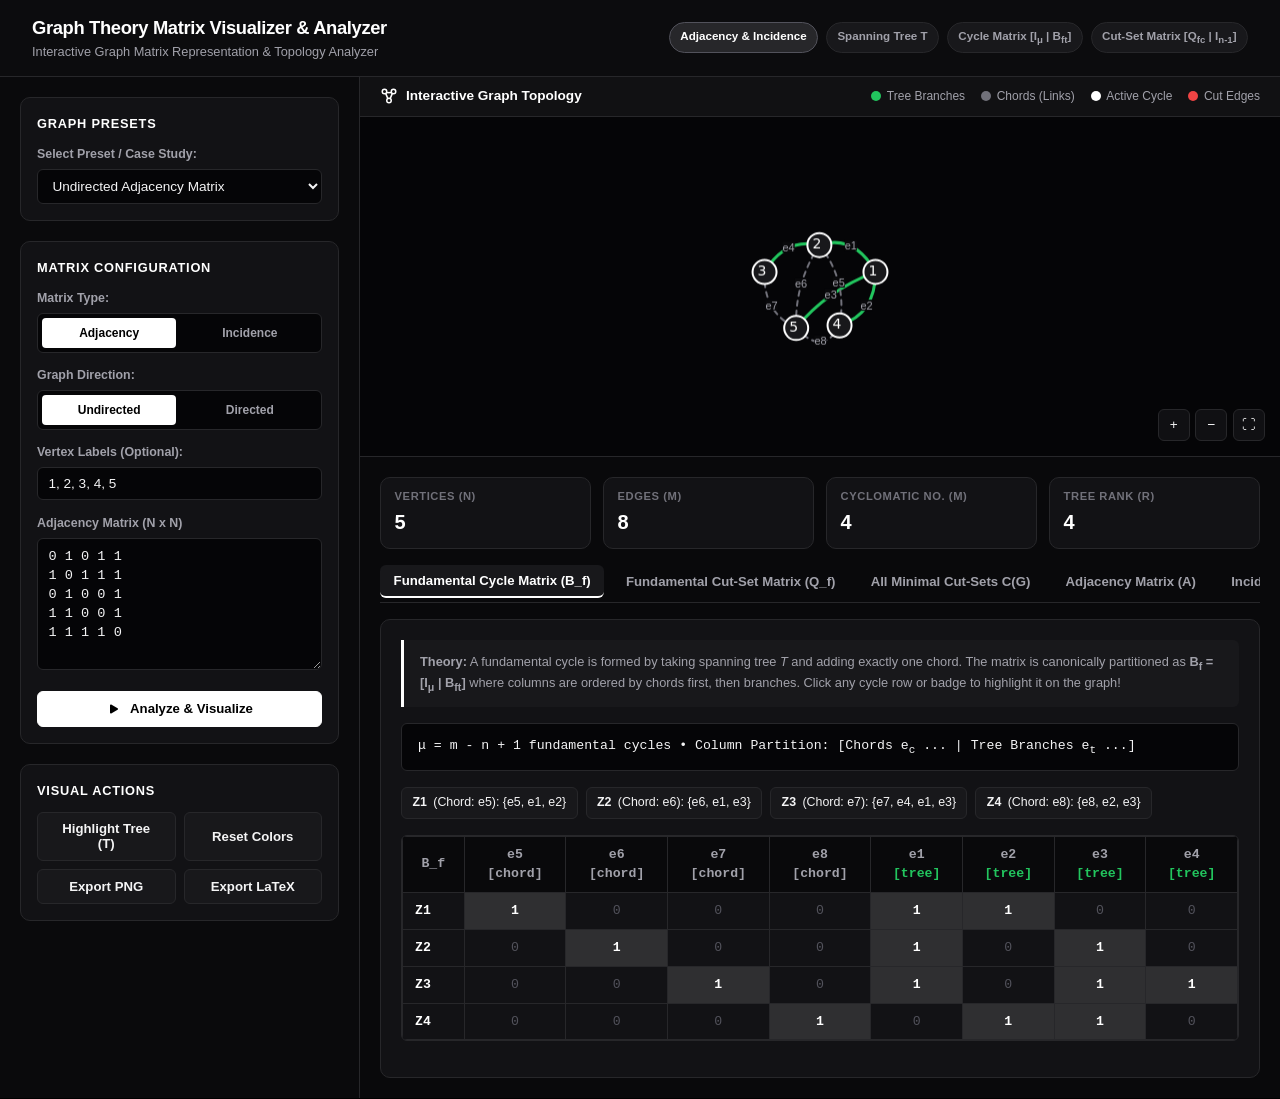
==== commit 70be0a66: "Fix node clipping with overflow bounds, central gravity, and auto-fit padding" ====
--- a/templates/index.html
+++ b/templates/index.html
@@ -121,6 +121,11 @@
 
         <div class="network-canvas-wrapper">
           <div id="graphCanvas"></div>
+          <div class="canvas-controls">
+            <button id="btnZoomIn" class="ctrl-btn" title="Zoom In">+</button>
+            <button id="btnZoomOut" class="ctrl-btn" title="Zoom Out">&minus;</button>
+            <button id="btnFit" class="ctrl-btn" title="Fit Graph View">&#x26F6;</button>
+          </div>
         </div>
       </section>
 
--- a/static/css/style.css
+++ b/static/css/style.css
@@ -278,12 +278,13 @@
 /* Visualization Panel */
 .viz-section {
   position: relative;
-  height: 48%;
+  height: 50%;
   min-height: 380px;
   background-color: #050507;
   border-bottom: 1px solid var(--border-color);
   display: flex;
   flex-direction: column;
+  overflow: hidden;
 }
 
 .viz-header {
@@ -295,6 +296,7 @@
   justify-content: space-between;
   align-items: center;
   z-index: 10;
+  flex-shrink: 0;
 }
 
 .viz-title {
@@ -330,11 +332,18 @@
   position: relative;
   width: 100%;
   height: 100%;
+  min-height: 0;
+  overflow: hidden;
 }
 
 #graphCanvas {
   width: 100%;
   height: 100%;
+  position: absolute;
+  top: 0;
+  left: 0;
+  right: 0;
+  bottom: 0;
 }
 
 .canvas-controls {
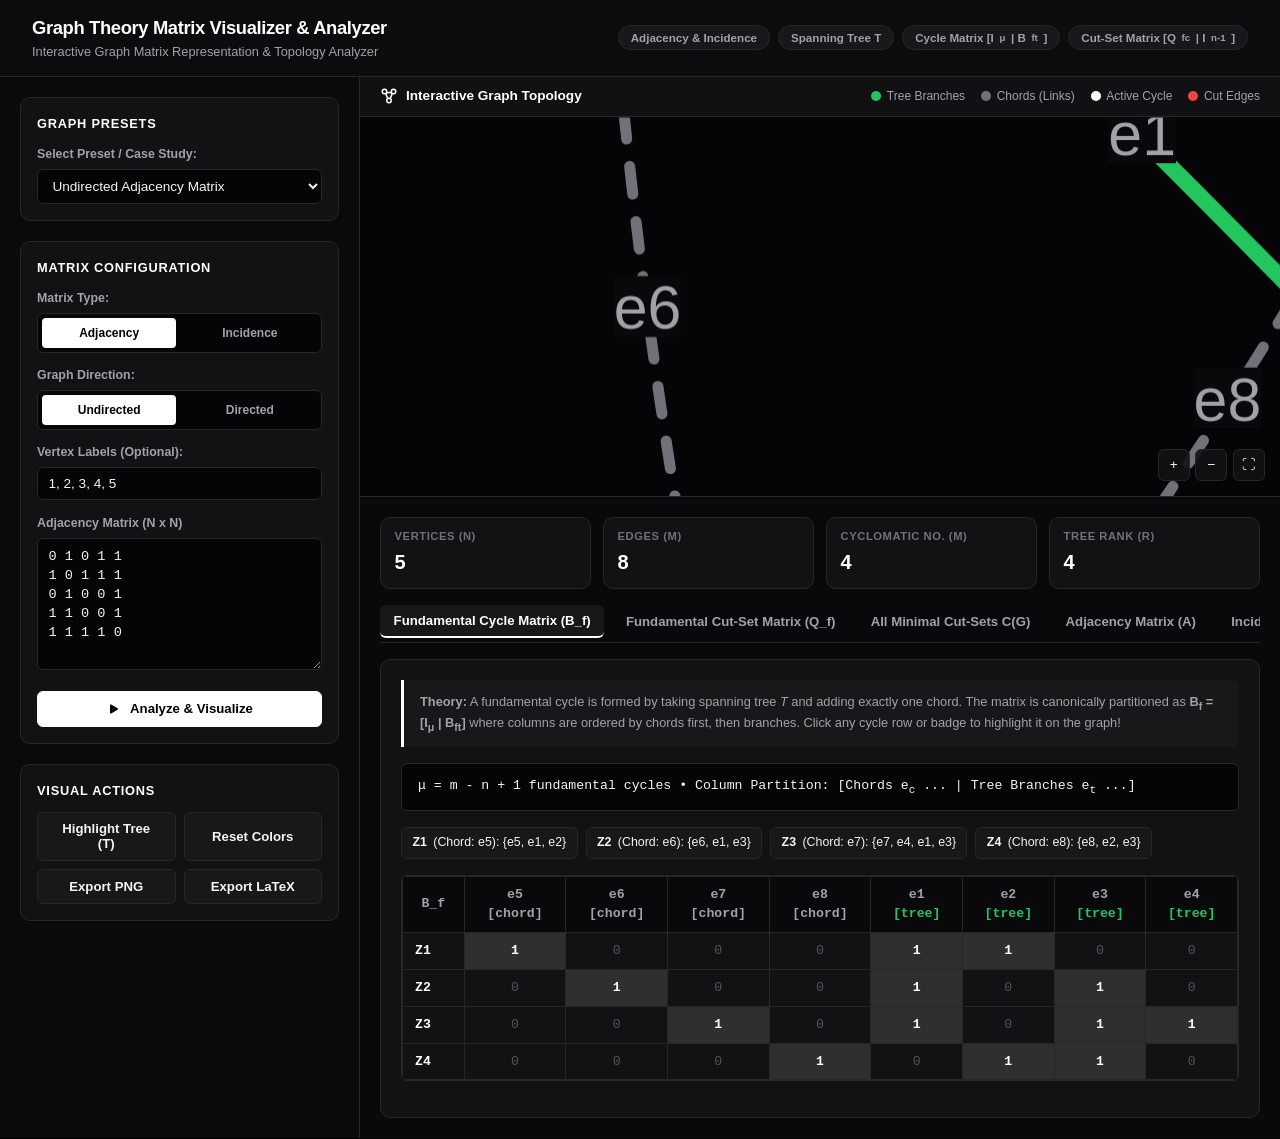
==== commit 713df3df: "Convert header badges into interactive navigation and quick-action buttons" ====
--- a/templates/index.html
+++ b/templates/index.html
@@ -16,10 +16,10 @@
       </div>
     </div>
     <div class="header-badges">
-      <span class="badge badge-primary">Adjacency & Incidence</span>
-      <span class="badge">Spanning Tree T</span>
-      <span class="badge">Cycle Matrix [I<sub>&mu;</sub> | B<sub>ft</sub>]</span>
-      <span class="badge">Cut-Set Matrix [Q<sub>fc</sub> | I<sub>n-1</sub>]</span>
+      <button type="button" class="badge" data-action="tab-adj" title="Jump to Adjacency & Incidence Matrix">Adjacency &amp; Incidence</button>
+      <button type="button" class="badge" data-action="toggle-tree" title="Highlight Spanning Tree T on Graph">Spanning Tree T</button>
+      <button type="button" class="badge" data-action="tab-cycle" title="Jump to Fundamental Cycle Matrix">Cycle Matrix [I<sub>&mu;</sub> | B<sub>ft</sub>]</button>
+      <button type="button" class="badge" data-action="tab-cutset" title="Jump to Cut-Set Matrix">Cut-Set Matrix [Q<sub>fc</sub> | I<sub>n-1</sub>]</button>
     </div>
   </header>
 
--- a/static/css/style.css
+++ b/static/css/style.css
@@ -75,13 +75,33 @@
 }
 
 .badge {
+  font-family: inherit;
   font-size: 0.725rem;
-  padding: 0.25rem 0.65rem;
+  padding: 0.3rem 0.75rem;
   border-radius: 9999px;
   font-weight: 600;
   border: 1px solid var(--border-color);
   background: #18181b;
   color: var(--text-secondary);
+  cursor: pointer;
+  user-select: none;
+  transition: all 0.15s ease;
+  display: inline-flex;
+  align-items: center;
+  gap: 0.35rem;
+  text-decoration: none;
+  outline: none;
+}
+
+.badge:hover {
+  background: #27272a;
+  border-color: #71717a;
+  color: #ffffff;
+  transform: translateY(-1px);
+}
+
+.badge:active {
+  transform: translateY(1px);
 }
 
 .badge-primary {
@@ -278,8 +298,8 @@
 /* Visualization Panel */
 .viz-section {
   position: relative;
-  height: 50%;
-  min-height: 380px;
+  height: 52%;
+  min-height: 420px;
   background-color: #050507;
   border-bottom: 1px solid var(--border-color);
   display: flex;
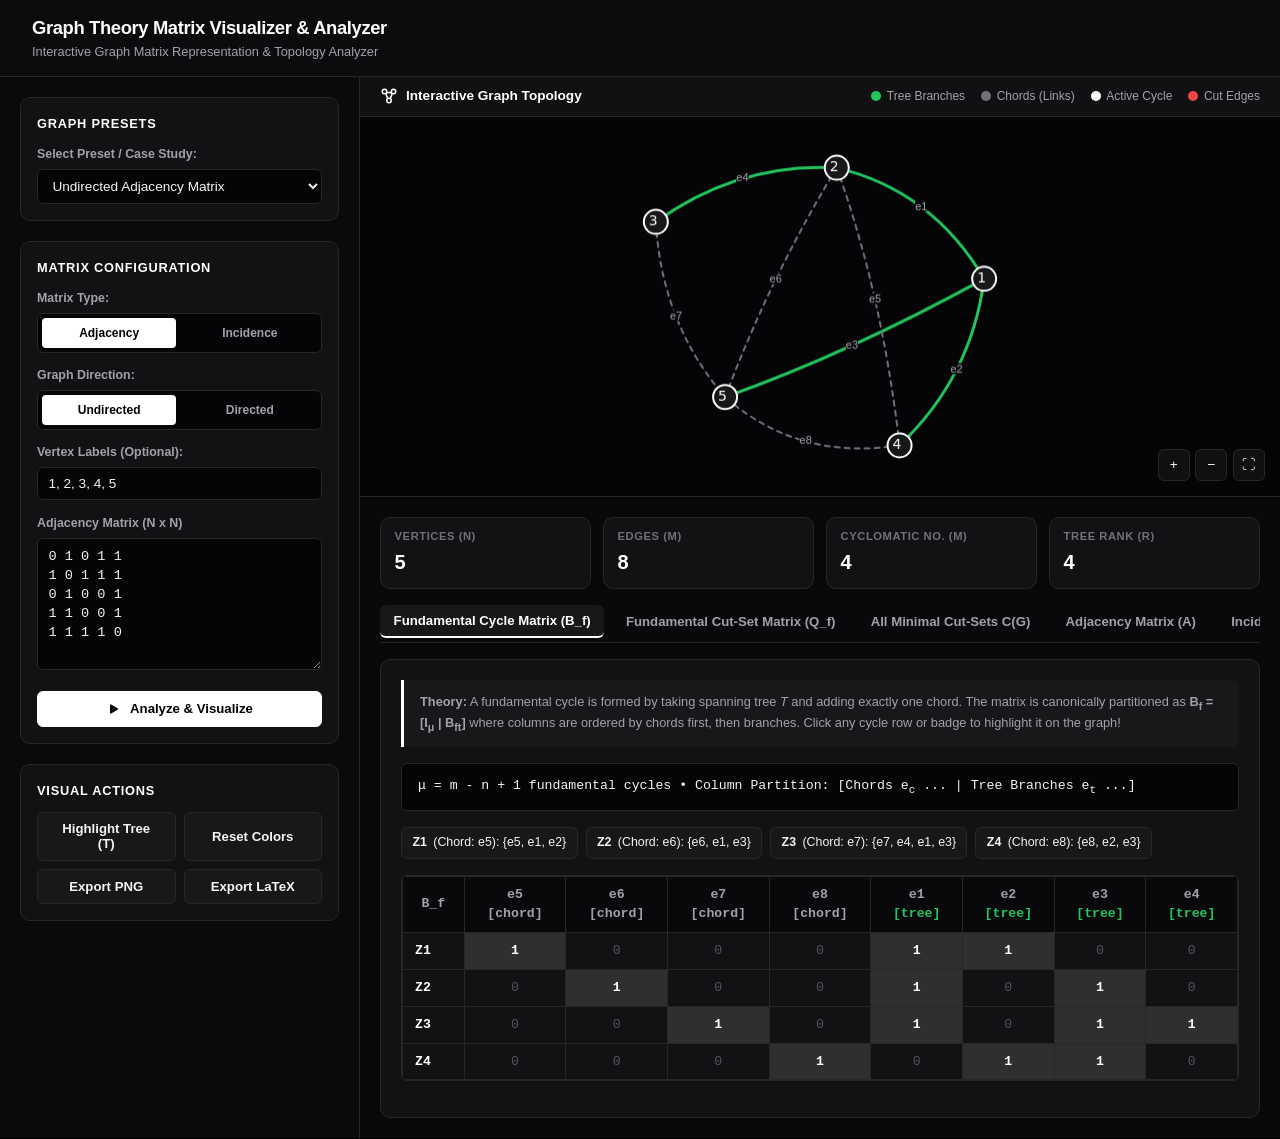
==== commit 8c3ddb11: "Remove header badges entirely for minimal clean header" ====
--- a/templates/index.html
+++ b/templates/index.html
@@ -15,12 +15,6 @@
         <p>Interactive Graph Matrix Representation & Topology Analyzer</p>
       </div>
     </div>
-    <div class="header-badges">
-      <button type="button" class="badge" data-action="tab-adj" title="Jump to Adjacency & Incidence Matrix">Adjacency &amp; Incidence</button>
-      <button type="button" class="badge" data-action="toggle-tree" title="Highlight Spanning Tree T on Graph">Spanning Tree T</button>
-      <button type="button" class="badge" data-action="tab-cycle" title="Jump to Fundamental Cycle Matrix">Cycle Matrix [I<sub>&mu;</sub> | B<sub>ft</sub>]</button>
-      <button type="button" class="badge" data-action="tab-cutset" title="Jump to Cut-Set Matrix">Cut-Set Matrix [Q<sub>fc</sub> | I<sub>n-1</sub>]</button>
-    </div>
   </header>
 
   <div class="app-container">
--- a/static/css/style.css
+++ b/static/css/style.css
@@ -68,47 +68,7 @@
   color: var(--text-secondary);
 }
 
-.header-badges {
-  display: flex;
-  gap: 0.5rem;
-  flex-wrap: wrap;
-}
-
-.badge {
-  font-family: inherit;
-  font-size: 0.725rem;
-  padding: 0.3rem 0.75rem;
-  border-radius: 9999px;
-  font-weight: 600;
-  border: 1px solid var(--border-color);
-  background: #18181b;
-  color: var(--text-secondary);
-  cursor: pointer;
-  user-select: none;
-  transition: all 0.15s ease;
-  display: inline-flex;
-  align-items: center;
-  gap: 0.35rem;
-  text-decoration: none;
-  outline: none;
-}
-
-.badge:hover {
-  background: #27272a;
-  border-color: #71717a;
-  color: #ffffff;
-  transform: translateY(-1px);
-}
-
-.badge:active {
-  transform: translateY(1px);
-}
-
-.badge-primary {
-  border-color: #52525b;
-  background: #27272a;
-  color: #ffffff;
-}
+
 
 .app-container {
   display: grid;
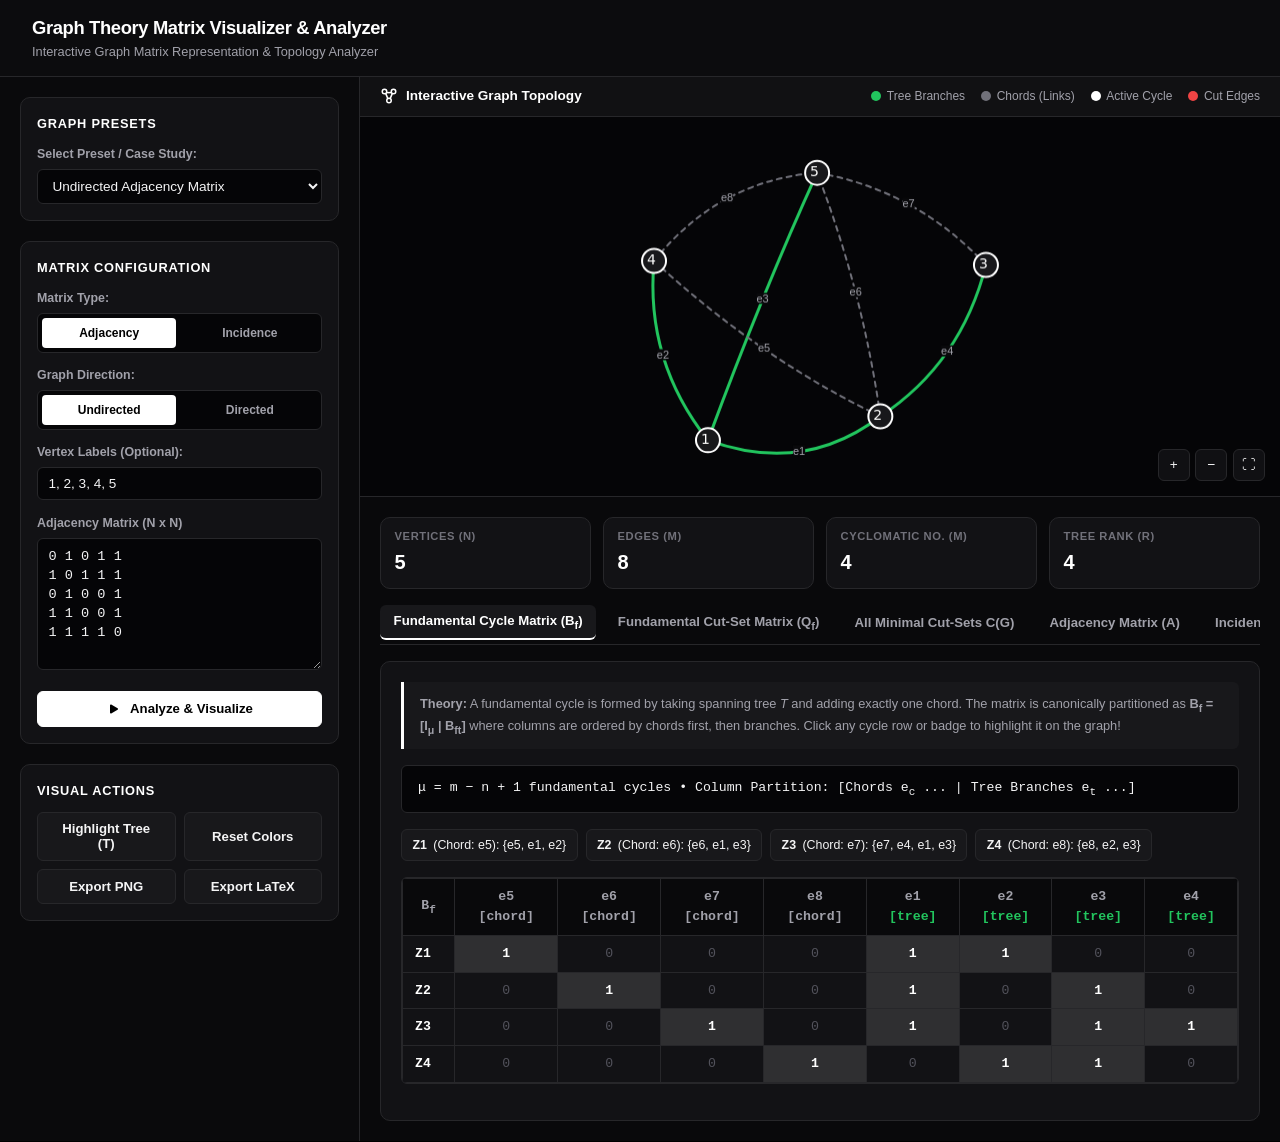
==== commit f3b70785: "Clean up raw subscripts and backslash notation like V\S, B_f, Q_f, G1" ====
--- a/templates/index.html
+++ b/templates/index.html
@@ -29,7 +29,7 @@
             <option value="slide4_directed">Directed Adjacency Matrix</option>
             <option value="slide6_digraph">Digraph Incidence Matrix</option>
             <option value="slide9_cycles">Fundamental Cycles Model</option>
-            <option value="slide10_cutsets">Cut-Set Matrix G1 Model</option>
+            <option value="slide10_cutsets">Cut-Set Matrix (Graph G₁) Model</option>
             <option value="exercise1">Case Study 1: AI Service Architecture</option>
             <option value="exercise2">Case Study 2: Data Centers Network</option>
           </select>
@@ -147,8 +147,8 @@
 
         <!-- Tab Navigation -->
         <div class="tabs-nav">
-          <button class="tab-btn active" data-target="tabCycle">Fundamental Cycle Matrix (B_f)</button>
-          <button class="tab-btn" data-target="tabCutset">Fundamental Cut-Set Matrix (Q_f)</button>
+          <button class="tab-btn active" data-target="tabCycle">Fundamental Cycle Matrix (B<sub>f</sub>)</button>
+          <button class="tab-btn" data-target="tabCutset">Fundamental Cut-Set Matrix (Q<sub>f</sub>)</button>
           <button class="tab-btn" data-target="tabAllCutsets">All Minimal Cut-Sets C(G)</button>
           <button class="tab-btn" data-target="tabAdjacency">Adjacency Matrix (A)</button>
           <button class="tab-btn" data-target="tabIncidence">Incidence Matrix (M)</button>
@@ -161,7 +161,7 @@
             <strong>Theory:</strong> A fundamental cycle is formed by taking spanning tree <em>T</em> and adding exactly one chord. 
             The matrix is canonically partitioned as <strong>B<sub>f</sub> = [I<sub>&mu;</sub> | B<sub>ft</sub>]</strong> where columns are ordered by chords first, then branches. Click any cycle row or badge to highlight it on the graph!
           </div>
-          <div class="formula-box">&mu; = m - n + 1 fundamental cycles &bull; Column Partition: [Chords e<sub>c</sub> ... | Tree Branches e<sub>t</sub> ...]</div>
+          <div class="formula-box">&mu; = m &minus; n + 1 fundamental cycles &bull; Column Partition: [Chords e<sub>c</sub> ... | Tree Branches e<sub>t</sub> ...]</div>
           <div class="list-badges" id="cycleBadges"></div>
           <div class="table-responsive" id="tableCycle"></div>
         </div>
@@ -169,10 +169,10 @@
         <!-- Tab 2: Fundamental Cut-Set Matrix -->
         <div id="tabCutset" class="tab-pane">
           <div class="info-banner">
-            <strong>Theory:</strong> Removing one branch from spanning tree <em>T</em> splits it into two components (V<sub>1</sub> and V<sub>2</sub>). The edges connecting V<sub>1</sub> and V<sub>2</sub> form a fundamental cut-set. 
+            <strong>Theory:</strong> Removing one branch from spanning tree <em>T</em> splits it into two components (<em>V<sub>1</sub></em> and <em>V<sub>2</sub></em>). The edges connecting <em>V<sub>1</sub></em> and <em>V<sub>2</sub></em> form a fundamental cut-set. 
             Canonical form: <strong>Q<sub>f</sub> = [Q<sub>fc</sub> | I<sub>n-1</sub>]</strong>. Orthogonality holds: <em>B<sub>f</sub> &bull; Q<sub>f</sub><sup>T</sup> &equiv; 0 (mod 2)</em>. Click a row to see the partition!
           </div>
-          <div class="formula-box">Rank r = n - 1 fundamental cut-sets &bull; Orthogonality: Q<sub>fc</sub> = B<sub>ft</sub><sup>T</sup> (mod 2)</div>
+          <div class="formula-box">Rank r = n &minus; 1 fundamental cut-sets &bull; Orthogonality: Q<sub>fc</sub> = B<sub>ft</sub><sup>T</sup> (mod 2)</div>
           <div class="list-badges" id="cutsetBadges"></div>
           <div class="table-responsive" id="tableCutset"></div>
         </div>
@@ -180,7 +180,7 @@
         <!-- Tab 3: All Minimal Cut-Sets -->
         <div id="tabAllCutsets" class="tab-pane">
           <div class="info-banner">
-            <strong>Cut-Edge / Cut-Set Matrix C(G):</strong> Enumerates all minimal cuts whose removal disconnects the graph into two connected components (S and V\S). Matches standard cut-sets <em>c<sub>1</sub> ... c<sub>8</sub></em>.
+            <strong>Cut-Edge / Cut-Set Matrix C(G):</strong> Enumerates all minimal cuts whose removal disconnects the graph into two connected components: <em>S</em> and <em>V &minus; S</em>. Matches standard cut-sets <em>c<sub>1</sub>, c<sub>2</sub>, &hellip;, c<sub>8</sub></em>.
           </div>
           <div class="list-badges" id="allCutsetsBadges"></div>
           <div class="table-responsive" id="tableAllCutsets"></div>
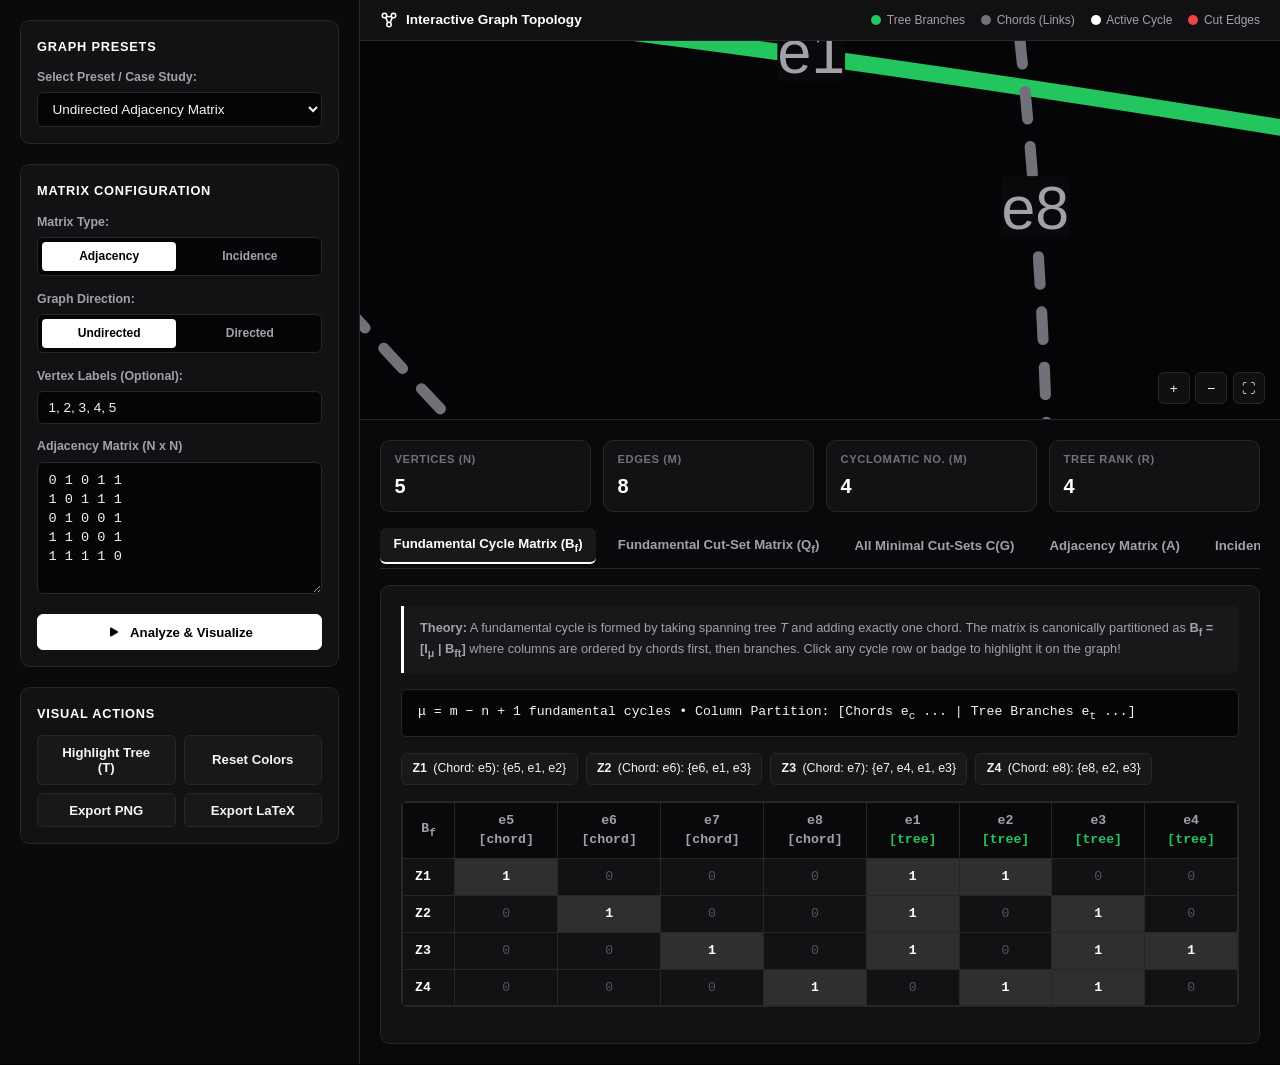
==== commit bf14614e: "Remove header bar and titles for full-height stealth workspace" ====
--- a/templates/index.html
+++ b/templates/index.html
@@ -8,15 +8,6 @@
   <script src="/static/js/vis-network.min.js"></script>
 </head>
 <body>
-  <header>
-    <div class="brand-wrapper">
-      <div class="brand-info">
-        <h1>Graph Theory Matrix Visualizer & Analyzer</h1>
-        <p>Interactive Graph Matrix Representation & Topology Analyzer</p>
-      </div>
-    </div>
-  </header>
-
   <div class="app-container">
     <!-- Sidebar Inputs -->
     <aside class="sidebar">
--- a/static/css/style.css
+++ b/static/css/style.css
@@ -39,43 +39,12 @@
   flex-direction: column;
 }
 
-header {
-  background-color: #0c0c0e;
-  border-bottom: 1px solid var(--border-color);
-  padding: 0.9rem 2rem;
-  display: flex;
-  justify-content: space-between;
-  align-items: center;
-  flex-wrap: wrap;
-  gap: 1rem;
-}
-
-.brand-wrapper {
-  display: flex;
-  align-items: center;
-  gap: 0.75rem;
-}
-
-.brand-info h1 {
-  font-size: 1.15rem;
-  font-weight: 700;
-  letter-spacing: -0.02em;
-  color: #ffffff;
-}
-
-.brand-info p {
-  font-size: 0.8rem;
-  color: var(--text-secondary);
-}
-
-
-
 .app-container {
   display: grid;
   grid-template-columns: 360px 1fr;
   flex: 1;
   overflow: hidden;
-  height: calc(100vh - 67px);
+  height: 100vh;
 }
 
 @media (max-width: 1024px) {
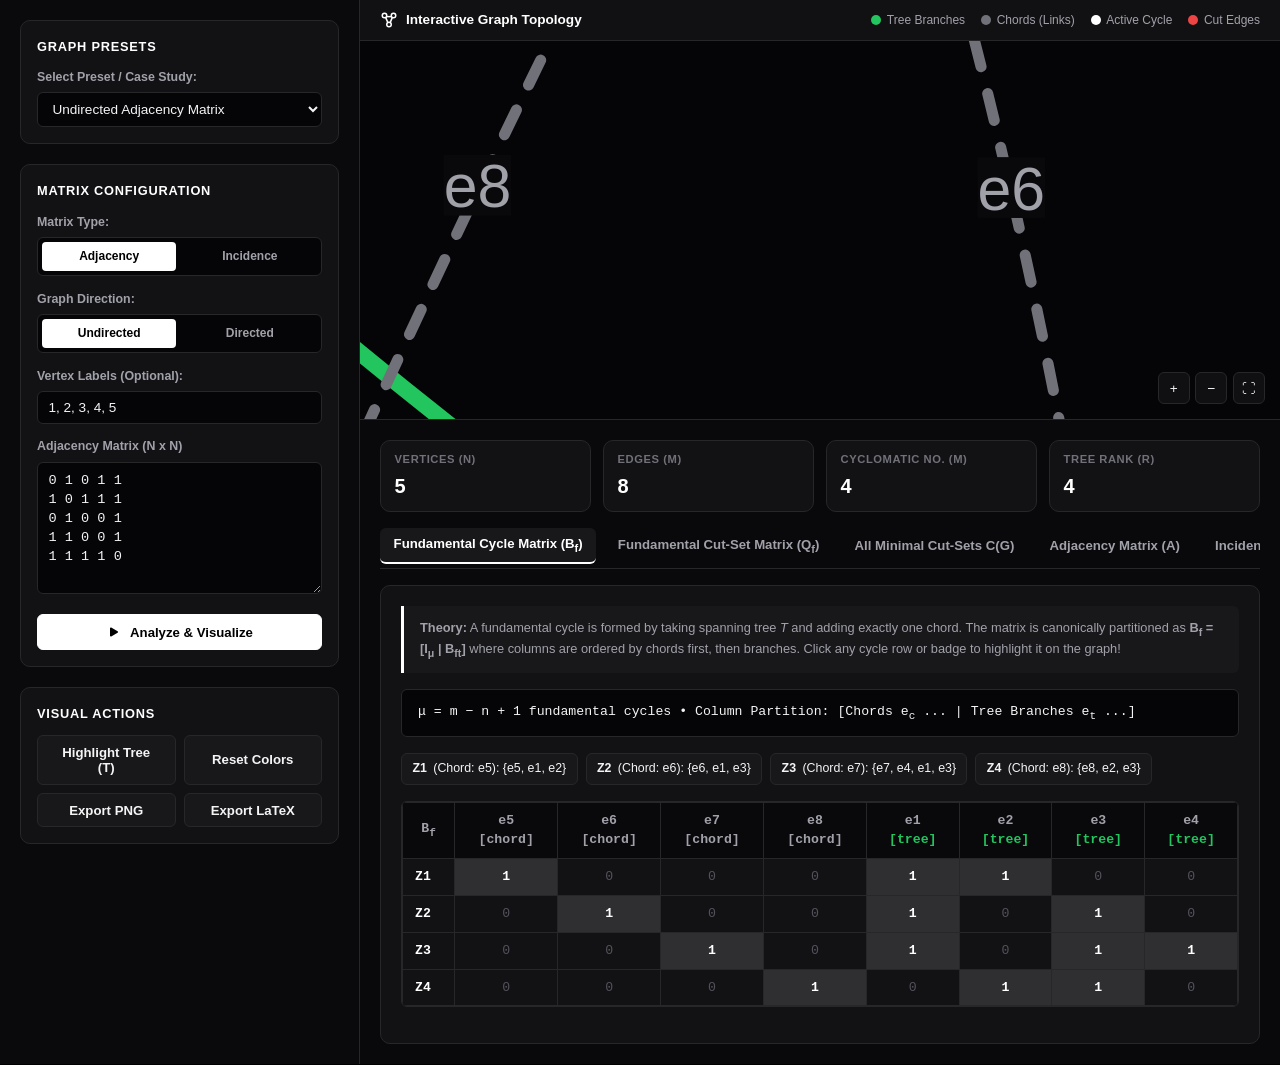
==== commit a26aee06: "Remove Analytical Graph Topology Case Studies Solutions banner" ====
--- a/templates/index.html
+++ b/templates/index.html
@@ -195,9 +195,6 @@
 
         <!-- Tab 6: Exercises Walkthrough -->
         <div id="tabExercises" class="tab-pane">
-          <div class="info-banner">
-            <strong>Analytical Graph Topology Case Studies Solutions</strong>
-          </div>
           <div style="display: grid; grid-template-columns: 1fr 1fr; gap: 1.5rem;">
             <div style="background: var(--bg-input); padding: 1rem; border-radius: var(--radius-sm); border: 1px solid var(--border-color);">
               <h3 style="color: #ffffff; margin-bottom: 0.5rem;">Case Study 1: AI Service Architecture</h3>
